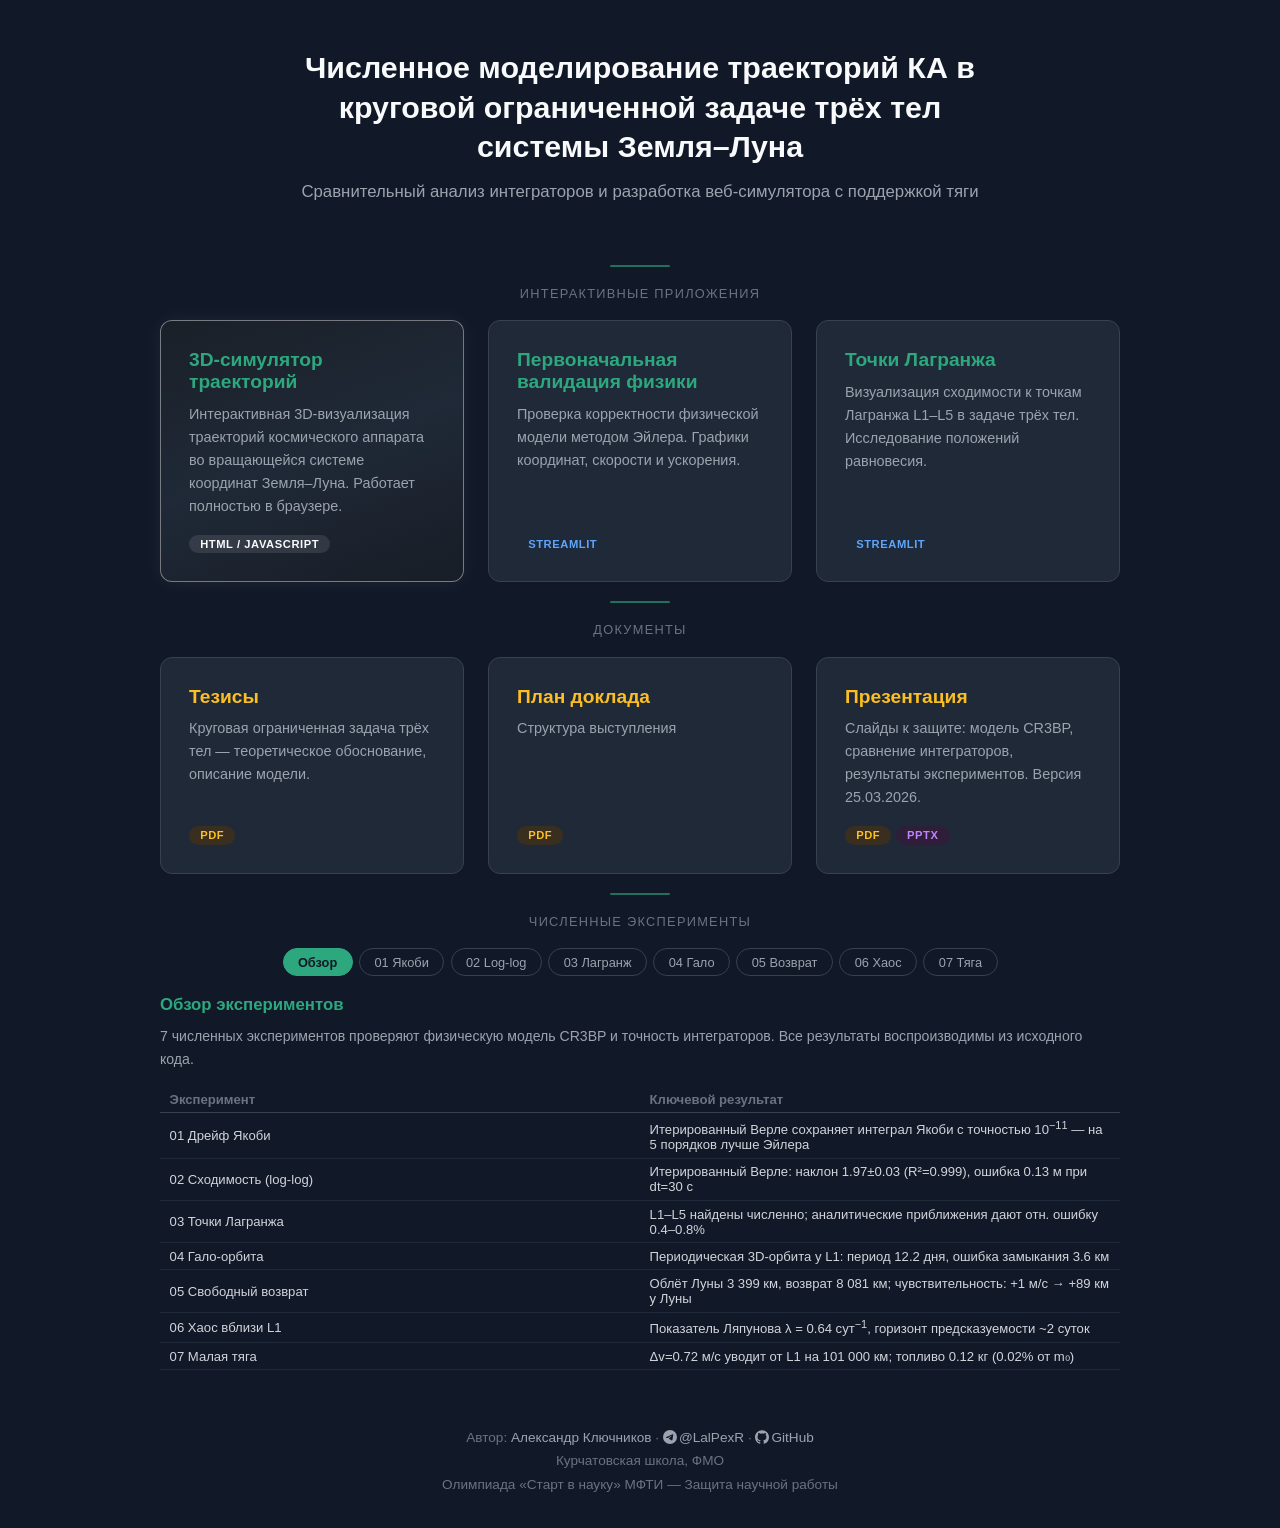
==== index.html @ 48dfed0c "added metrika" ====
<!DOCTYPE html>
<html lang="ru">
<head>
    <meta charset="UTF-8">
    <meta name="viewport" content="width=device-width, initial-scale=1.0">
    <link rel="icon" type="image/png" href="favicon.png">
    <!-- Yandex.Metrika counter -->
    <script type="text/javascript">
        (function(m,e,t,r,i,k,a){
            m[i]=m[i]||function(){(m[i].a=m[i].a||[]).push(arguments)};
            m[i].l=1*new Date();
            for (var j = 0; j < document.scripts.length; j++) {if (document.scripts[j].src === r) { return; }}
            k=e.createElement(t),a=e.getElementsByTagName(t)[0],k.async=1,k.src=r,a.parentNode.insertBefore(k,a)
        })(window, document,'script','https://mc.yandex.ru/metrika/tag.js?id=108335923', 'ym');

        ym(108335923, 'init', {ssr:true, webvisor:true, clickmap:true, ecommerce:"dataLayer", referrer: document.referrer, url: location.href, accurateTrackBounce:true, trackLinks:true});
    </script>
    <noscript><div><img src="https://mc.yandex.ru/watch/108335923" style="position:absolute; left:-9999px;" alt="" /></div></noscript>
    <!-- /Yandex.Metrika counter -->
    <title>Моделирование траекторий КА — Задача трёх тел</title>
    <style>
        * { margin: 0; padding: 0; box-sizing: border-box; }
        body {
            font-family: -apple-system, BlinkMacSystemFont, 'Segoe UI', Roboto, sans-serif;
            background: #111827;
            color: #e5e7eb;
            min-height: 100vh;
            display: flex;
            flex-direction: column;
            align-items: center;
            padding: 3rem 2rem 2rem;
        }
        .hero {
            max-width: 720px;
            text-align: center;
            margin-bottom: 1rem;
        }
        h1 {
            font-size: 1.9rem;
            color: #f9fafb;
            line-height: 1.3;
            margin-bottom: 0.75rem;
        }
        .hero .description {
            color: #9ca3af;
            font-size: 1.05rem;
            line-height: 1.6;
            margin-bottom: 1.5rem;
        }
        .meta {
            display: flex;
            flex-wrap: wrap;
            justify-content: center;
            gap: 0.4rem 1.5rem;
            color: #6b7280;
            font-size: 0.9rem;
        }
        .meta span {
            white-space: normal;
        }
        .meta .value {
            color: #9ca3af;
        }
        .divider {
            width: 60px;
            height: 2px;
            background: #2da87e;
            border-radius: 1px;
            margin: 1.2rem auto;
            opacity: 0.6;
        }
        .cards-heading {
            color: #6b7280;
            font-size: 0.8rem;
            text-transform: uppercase;
            letter-spacing: 0.1em;
            margin-bottom: 1.2rem;
            text-align: center;
        }
        .cards {
            display: grid;
            grid-template-columns: repeat(auto-fit, minmax(280px, 1fr));
            gap: 1.5rem;
            max-width: 960px;
            width: 100%;
        }
        .card {
            background: #1f2937;
            border: 1px solid #374151;
            border-radius: 12px;
            padding: 1.75rem;
            transition: border-color 0.2s, transform 0.2s;
            text-decoration: none;
            color: inherit;
            display: flex;
            flex-direction: column;
        }
        .card:hover {
            border-color: #2da87e;
            transform: translateY(-2px);
        }
        .card-hero {
            border: 1.5px solid rgba(255, 255, 255, 0.4);
            background: linear-gradient(160deg, #1a2028 0%, #1f2937 50%, #181d26 100%);
            box-shadow: 0 0 20px rgba(255, 255, 255, 0.06);
            animation: pulse-glow 3s ease-in-out infinite;
        }
        .card-hero h2 { color: #f9fafb; font-size: 1.35rem; }
        .card-hero:hover {
            border-color: rgba(255, 255, 255, 0.9);
            box-shadow: 0 0 40px rgba(255, 255, 255, 0.2);
            transform: translateY(-3px);
        }
        .card-hero .badge-static { background: rgba(255, 255, 255, 0.1); color: #f9fafb; }
        @keyframes pulse-glow {
            0%, 100% { border-color: rgba(255, 255, 255, 0.25); box-shadow: 0 0 15px rgba(255, 255, 255, 0.04); }
            50%      { border-color: rgba(255, 255, 255, 0.8); box-shadow: 0 0 35px rgba(255, 255, 255, 0.15); }
        }
        .card h2 {
            color: #2da87e;
            font-size: 1.2rem;
            margin-bottom: 0.6rem;
        }
        .card p {
            color: #9ca3af;
            line-height: 1.6;
            font-size: 0.9rem;
            flex: 1;
        }
        .badge-wrap {
            margin-top: auto;
            padding-top: 1rem;
        }
        .badge {
            display: inline-block;
            padding: 0.2rem 0.7rem;
            border-radius: 9999px;
            font-size: 0.7rem;
            font-weight: 600;
            text-transform: uppercase;
            letter-spacing: 0.05em;
        }
        .badge-static { background: #1e3a2f; color: #2da87e; }
        .badge-streamlit { background: #1e2a3a; color: #60a5fa; }
        .badge-pdf { background: #3a2e1e; color: #fbbf24; }
        .badge-pptx { background: #2e1e3a; color: #c084fc; }
        .doc-card {
            background: #1f2937;
            border: 1px solid #374151;
            border-radius: 12px;
            padding: 1.75rem;
            transition: border-color 0.2s, transform 0.2s;
            text-decoration: none;
            color: inherit;
            display: flex;
            flex-direction: column;
        }
        .doc-card:hover {
            border-color: #fbbf24;
            transform: translateY(-2px);
        }
        .doc-card h2 {
            color: #fbbf24;
            font-size: 1.2rem;
            margin-bottom: 0.6rem;
        }
        .doc-card p {
            color: #9ca3af;
            line-height: 1.6;
            font-size: 0.9rem;
            flex: 1;
        }
        footer {
            margin-top: auto;
            padding-top: 3rem;
            text-align: center;
            color: #6b7280;
            font-size: 0.85rem;
            line-height: 1.7;
        }
        footer .value {
            color: #9ca3af;
        }
        /* ── Experiments section ── */
        .exp-tabs {
            display: flex;
            flex-wrap: wrap;
            gap: 0.4rem;
            justify-content: center;
            margin-bottom: 1.2rem;
        }
        .exp-tab {
            padding: 0.35rem 0.9rem;
            border-radius: 9999px;
            border: 1px solid #374151;
            background: transparent;
            color: #9ca3af;
            font-size: 0.8rem;
            cursor: pointer;
            transition: all 0.2s;
            font-family: inherit;
        }
        .exp-tab:hover { border-color: #2da87e; color: #e5e7eb; }
        .exp-tab.active { background: #2da87e; color: #111827; border-color: #2da87e; font-weight: 600; }
        .exp-panel { display: none; max-width: 960px; width: 100%; }
        .exp-panel.active { display: block; }
        .exp-panel h3 { color: #2da87e; font-size: 1.05rem; margin-bottom: 0.6rem; }
        .exp-note { color: #9ca3af; font-size: 0.88rem; line-height: 1.6; margin-bottom: 1rem; }
        .exp-imgs {
            display: grid;
            grid-template-columns: repeat(auto-fit, minmax(300px, 1fr));
            gap: 0.8rem;
            margin-bottom: 1rem;
        }
        .exp-imgs img {
            width: 100%;
            border-radius: 8px;
            border: 1px solid #374151;
        }
        .exp-table {
            width: 100%;
            table-layout: fixed;
            border-collapse: collapse;
            font-size: 0.82rem;
            margin-bottom: 0.5rem;
        }
        .exp-table th {
            text-align: left;
            color: #6b7280;
            font-weight: 600;
            padding: 0.35rem 0.6rem;
            border-bottom: 1px solid #374151;
        }
        .exp-table td {
            padding: 0.35rem 0.6rem;
            color: #d1d5db;
            border-bottom: 1px solid #1f2937;
        }
        .exp-table .val { color: #2da87e; font-weight: 500; }
        @media (max-width: 480px) {
            body { padding: 2rem 1.2rem 1.5rem; }
            h1 { font-size: 1.4rem; }
            .hero .description { font-size: 0.95rem; }
            .hero { margin-bottom: 2rem; }
            .cards { grid-template-columns: 1fr; gap: 1rem; }
            .card { padding: 1.25rem; }
            .divider { margin: 1.5rem auto; }
            .exp-tab { font-size: 0.7rem; padding: 0.3rem 0.6rem; }
            .exp-imgs { grid-template-columns: 1fr; }
        }
    </style>
</head>
<body>
    <div class="hero">
        <h1>Численное моделирование траекторий КА в круговой ограниченной задаче трёх тел системы Земля&ndash;Луна</h1>
        <p class="description">Сравнительный анализ интеграторов и разработка веб-симулятора с поддержкой тяги</p>
    </div>

    <div class="divider"></div>

    <p class="cards-heading">Интерактивные приложения</p>

    <div class="cards">
        <a href="/simulator" class="card card-hero">
            <h2>3D-симулятор траекторий</h2>
            <p>Интерактивная 3D-визуализация траекторий космического аппарата во вращающейся системе координат Земля&ndash;Луна. Работает полностью в браузере.</p>
            <div class="badge-wrap"><span class="badge badge-static">HTML / JavaScript</span></div>
        </a>

        <a href="/streamlit/" class="card">
            <h2>Первоначальная валидация физики</h2>
            <p>Проверка корректности физической модели методом Эйлера. Графики координат, скорости и ускорения.</p>
            <div class="badge-wrap"><span class="badge badge-streamlit">Streamlit</span></div>
        </a>

        <a href="/lagrange/" class="card">
            <h2>Точки Лагранжа</h2>
            <p>Визуализация сходимости к точкам Лагранжа L1&ndash;L5 в задаче трёх тел. Исследование положений равновесия.</p>
            <div class="badge-wrap"><span class="badge badge-streamlit">Streamlit</span></div>
        </a>
    </div>

    <div class="divider"></div>
    <p class="cards-heading">Документы</p>

    <div class="cards">
        <a href="public/cr3bp_theory.pdf" class="doc-card">
            <h2>Тезисы</h2>
            <p>Круговая ограниченная задача трёх тел &mdash; теоретическое обоснование, описание модели.</p>
            <div class="badge-wrap"><span class="badge badge-pdf">PDF</span></div>
        </a>

        <a href="public/plan_2503.pdf" class="doc-card">
            <h2>План доклада</h2>
            <p>Структура выступления</p>
            <div class="badge-wrap"><span class="badge badge-pdf">PDF</span></div>
        </a>

        <div class="doc-card">
            <h2>Презентация</h2>
            <p>Слайды к защите: модель CR3BP, сравнение интеграторов, результаты экспериментов. Версия 25.03.2026.</p>
            <div class="badge-wrap"><a href="public/presentation_2503.pdf" class="badge badge-pdf" style="text-decoration:none;">PDF</a> <a href="public/presentation_2503.pptx" class="badge badge-pptx" style="text-decoration:none;">PPTX</a></div>
        </div>
    </div>

    <div class="divider"></div>
    <p class="cards-heading">Численные эксперименты</p>

    <div class="exp-tabs">
        <button class="exp-tab active" onclick="showExp(0)">Обзор</button>
        <button class="exp-tab" onclick="showExp(1)">01 Якоби</button>
        <button class="exp-tab" onclick="showExp(2)">02 Log-log</button>
        <button class="exp-tab" onclick="showExp(3)">03 Лагранж</button>
        <button class="exp-tab" onclick="showExp(4)">04 Гало</button>
        <button class="exp-tab" onclick="showExp(5)">05 Возврат</button>
        <button class="exp-tab" onclick="showExp(6)">06 Хаос</button>
        <button class="exp-tab" onclick="showExp(7)">07 Тяга</button>
    </div>

    <div class="exp-panel active" id="expSummary">
        <h3>Обзор экспериментов</h3>
        <p class="exp-note">7 численных экспериментов проверяют физическую модель CR3BP и точность интеграторов. Все результаты воспроизводимы из исходного кода.</p>
        <table class="exp-table">
            <tr><th>Эксперимент</th><th>Ключевой результат</th></tr>
            <tr><td>01 Дрейф Якоби</td><td>Итерированный Верле сохраняет интеграл Якоби с точностью 10<sup>&minus;11</sup> &mdash; на 5 порядков лучше Эйлера</td></tr>
            <tr><td>02 Сходимость (log-log)</td><td>Итерированный Верле: наклон 1.97&plusmn;0.03 (R&sup2;=0.999), ошибка 0.13 м при dt=30 с</td></tr>
            <tr><td>03 Точки Лагранжа</td><td>L1&ndash;L5 найдены численно; аналитические приближения дают отн. ошибку 0.4&ndash;0.8%</td></tr>
            <tr><td>04 Гало-орбита</td><td>Периодическая 3D-орбита у L1: период 12.2 дня, ошибка замыкания 3.6 км</td></tr>
            <tr><td>05 Свободный возврат</td><td>Облёт Луны 3 399 км, возврат 8 081 км; чувствительность: +1 м/с &rarr; +89 км у Луны</td></tr>
            <tr><td>06 Хаос вблизи L1</td><td>Показатель Ляпунова &lambda; = 0.64 сут<sup>&minus;1</sup>, горизонт предсказуемости ~2 суток</td></tr>
            <tr><td>07 Малая тяга</td><td>&Delta;v=0.72 м/с уводит от L1 на 101 000 км; топливо 0.12 кг (0.02% от m₀)</td></tr>
        </table>
    </div>

    <div class="exp-panel" id="exp0">
        <h3>Дрейф интеграла Якоби</h3>
        <p class="exp-note">Интеграл Якоби C<sub>J</sub> — единственная сохраняющаяся величина в CR3BP. Его дрейф — прямая мера точности интегратора. Сравниваются 3 интегратора &times; 2 режима шага на трёх сценариях.</p>
        <div class="exp-imgs" style="grid-template-columns:1fr">
            <img src="experiments/01_jacobi_drift/drift_halo.png" alt="Дрейф Якоби: гало-орбита">
            <img src="experiments/01_jacobi_drift/drift_freereturn.png" alt="Дрейф Якоби: свободный возврат">
            <img src="experiments/01_jacobi_drift/drift_chaos.png" alt="Дрейф Якоби: хаос вблизи L1">
        </div>
        <table class="exp-table">
            <tr><th>Конфигурация</th><th>Гало-орбита</th><th>Своб. возврат</th><th>Хаос L1</th></tr>
            <tr><td>Эйлер фикс.</td><td>2.22&times;10<sup>&minus;6</sup></td><td>4.84&times;10<sup>&minus;1</sup></td><td>3.12&times;10<sup>&minus;2</sup></td></tr>
            <tr><td>Эйлер адапт.</td><td>3.53&times;10<sup>&minus;7</sup></td><td>1.53&times;10<sup>&minus;2</sup></td><td>1.04&times;10<sup>&minus;3</sup></td></tr>
            <tr><td>Верле полушаг. фикс.</td><td>1.10&times;10<sup>&minus;6</sup></td><td>1.60&times;10<sup>&minus;2</sup></td><td>2.70&times;10<sup>&minus;4</sup></td></tr>
            <tr><td>Верле полушаг. адапт.</td><td>2.39&times;10<sup>&minus;7</sup></td><td>2.21&times;10<sup>&minus;4</sup></td><td>4.15&times;10<sup>&minus;6</sup></td></tr>
            <tr><td>Верле итерир. фикс.</td><td>3.83&times;10<sup>&minus;11</sup></td><td>1.15&times;10<sup>&minus;2</sup></td><td>3.98&times;10<sup>&minus;4</sup></td></tr>
            <tr><td>Верле итерир. адапт.</td><td class="val">1.85&times;10<sup>&minus;12</sup></td><td class="val">1.27&times;10<sup>&minus;5</sup></td><td class="val">4.04&times;10<sup>&minus;7</sup></td></tr>
        </table>
    </div>

    <div class="exp-panel" id="exp1">
        <h3>Сходимость интеграторов (log-log)</h3>
        <p class="exp-note">Ошибка позиции относительно scipy RK45 при интеграции гало-орбиты 100 ч. Полушаговый Верле деградирует до O(h) из-за силы Кориолиса; итерированный Верле восстанавливает O(h&sup2;).</p>
        <div class="exp-imgs">
            <img src="experiments/02_integrator_comparison/loglog.png" alt="Log-log сходимость">
        </div>
        <table class="exp-table">
            <tr><th>Интегратор</th><th>Наклон</th><th>Ошибка при dt=30 с</th><th>Отн. ошибка (d/d<sub>ЗЛ</sub>)</th></tr>
            <tr><td>Эйлер</td><td>1.00</td><td>8 400 м</td><td>2.2&times;10<sup>&minus;5</sup></td></tr>
            <tr><td>Верле полушаговый</td><td>1.00</td><td>1 900 м</td><td>4.9&times;10<sup>&minus;6</sup></td></tr>
            <tr><td>Верле итерированный</td><td class="val">1.97</td><td class="val">0.13 м</td><td class="val">3.4&times;10<sup>&minus;10</sup></td></tr>
        </table>
    </div>

    <div class="exp-panel" id="exp2">
        <h3>Точки Лагранжа L1&ndash;L5</h3>
        <p class="exp-note">Численное вычисление точек Лагранжа (бисекция / Ньютон) и сравнение с аналитическими приближениями (сфера Хилла).</p>
        <table class="exp-table">
            <tr><th>Точка</th><th>x, км</th><th>y, км</th><th>Ошибка, км</th><th>Отн. ошибка</th></tr>
            <tr><td>L1</td><td>323 696</td><td>0</td><td>2 649</td><td>0.82%</td></tr>
            <tr><td>L2</td><td>446 531</td><td>0</td><td>1 977</td><td>0.44%</td></tr>
            <tr><td>L3</td><td>&minus;386 651</td><td>0</td><td>2 779</td><td>0.72%</td></tr>
            <tr><td>L4</td><td>188 080</td><td>332 920</td><td>2 812</td><td>0.74%</td></tr>
            <tr><td>L5</td><td>188 080</td><td>&minus;332 920</td><td>2 812</td><td>0.74%</td></tr>
        </table>
        <p class="exp-note" style="margin-top:0.8rem">Остаточное ускорение в найденных точках: &lt; 10<sup>&minus;18</sup> м/с&sup2;.</p>
    </div>

    <div class="exp-panel" id="exp3">
        <h3>Гало-орбита у точки L1</h3>
        <p class="exp-note">Периодическая 3D-орбита: начальное приближение Ричардсона (3-й порядок) + дифференциальная коррекция (стрелковый метод).</p>
        <div class="exp-imgs">
            <img src="experiments/04_halo_orbit/halo_3d.png" alt="3D гало-орбита">
        </div>
        <table class="exp-table">
            <tr><th>Параметр</th><th>Значение</th></tr>
            <tr><td>Амплитуда Az</td><td>15 000 км</td></tr>
            <tr><td>Период</td><td>293.4 ч (12.2 дня)</td></tr>
            <tr><td>Ошибка замыкания</td><td>3.6 км</td></tr>
            <tr><td>Дрейф Якоби</td><td>3.8 &times; 10<sup>&minus;11</sup></td></tr>
        </table>
    </div>

    <div class="exp-panel" id="exp4">
        <h3>Траектория свободного возврата</h3>
        <p class="exp-note">Баллистическая траектория типа Apollo-13: старт с LEO, облёт Луны, возврат к Земле без использования двигателя.</p>
        <div class="exp-imgs" style="grid-template-columns:1fr">
            <img src="experiments/05_free_return/free_return_trajectory.png" alt="Свободный возврат">
            <img src="experiments/05_free_return/sensitivity.png" alt="Чувствительность">
        </div>
        <table class="exp-table">
            <tr><th>Параметр</th><th>Значение</th></tr>
            <tr><td>Угол старта</td><td>226.5&deg;</td></tr>
            <tr><td>Скорость TLI (выход на лунную трассу)</td><td>10 779 м/с</td></tr>
            <tr><td>Пролёт Луны</td><td>3 399 км (t = 63.6 ч)</td></tr>
            <tr><td>Возврат к Земле</td><td>8 081 км (t = 168.1 ч)</td></tr>
            <tr><td>Чувствительность: +1 м/с &rarr; &Delta;r Луна</td><td>&asymp; 89 км</td></tr>
            <tr><td>Чувствительность: +1 м/с &rarr; &Delta;r Земля</td><td>&asymp; 242 км</td></tr>
        </table>
    </div>

    <div class="exp-panel" id="exp5">
        <h3>Хаотическая чувствительность вблизи L1</h3>
        <p class="exp-note">16 траекторий стартуют из L1 с одинаковой скоростью 10 м/с, но в разных направлениях. Одна скорость — качественно разные судьбы.</p>
        <div class="exp-imgs" style="grid-template-columns:1fr">
            <img src="experiments/06_chaos_sensitivity/chaos_fan.png" alt="Траекторный веер">
            <img src="experiments/06_chaos_sensitivity/divergence.png" alt="Расхождение">
        </div>
        <table class="exp-table">
            <tr><th>Параметр</th><th>Значение</th></tr>
            <tr><td>Показатель Ляпунова &lambda;</td><td>0.64 &plusmn; 0.16 сут<sup>&minus;1</sup></td></tr>
            <tr><td>Время Ляпунова &tau; = 1/&lambda;</td><td>1.6 суток</td></tr>
            <tr><td>Горизонт предсказуемости</td><td>~2 суток</td></tr>
        </table>
        <p class="exp-note" style="margin-top:0.8rem">Расхождение траекторий экспоненциальное (пунктир на графике &mdash; аппроксимация e<sup>&lambda;t</sup>). Часть траекторий уходит к Луне (~380 тыс. км), часть совершает петлю вокруг Земли (~80&ndash;120 тыс. км).</p>
    </div>

    <div class="exp-panel" id="exp6">
        <h3>Влияние малой тяги на траекторию</h3>
        <p class="exp-note">Даже малая тяга (&lt;1% начальной скорости) кардинально меняет траекторию в CR3BP.</p>
        <div class="exp-imgs">
            <img src="experiments/07_thrust_maneuver/thrust_comparison.png" alt="Сравнение траекторий">
        </div>
        <table class="exp-table">
            <tr><th>Сценарий</th><th>&Delta;v</th><th>Топливо (хим.)</th><th>Результат</th></tr>
            <tr><td>Земля &rarr; Луна (5 Н, 3 ч)</td><td>108 м/с</td><td>18 кг (3.6%)</td><td>Пролёт Луны: 2 494 км</td></tr>
            <tr><td>Побег от L1 (0.05 Н, 2 ч)</td><td>0.72 м/с</td><td>0.12 кг (0.02%)</td><td>Уход на 101 000 км</td></tr>
            <tr><td colspan="4" style="color:#6b7280; font-style:italic">Для сравнения: идеальный перелёт Гомана LEO &rarr; Луна требует &Delta;v &asymp; 3 134 м/с (топливо 328 кг из 500 кг)</td></tr>
        </table>
        <p class="exp-note" style="margin-top:0.8rem">Расход топлива по формуле Циолковского (I<sub>sp</sub>=300 с, m<sub>0</sub>=500 кг). Малая тяга &mdash; манёвр коррекции, а не замена импульсного перелёта.</p>
    </div>

    <script>
    function showExp(i) {
        document.querySelectorAll('.exp-tab').forEach((t, j) => t.classList.toggle('active', j === i));
        document.querySelectorAll('.exp-panel').forEach((p, j) => p.classList.toggle('active', j === i));
    }
    </script>

    <footer>
        <div>Автор: <span class="value">Александр Ключников</span> &middot; <a href="https://t.me/LalPexR" style="color:#9ca3af; text-decoration:none;"><svg style="width:14px;height:14px;vertical-align:-2px;margin-right:2px;" viewBox="0 0 24 24" fill="#9ca3af"><path d="M11.944 0A12 12 0 0 0 0 12a12 12 0 0 0 12 12 12 12 0 0 0 12-12A12 12 0 0 0 12 0a12 12 0 0 0-.056 0zm4.962 7.224c.1-.002.321.023.465.14a.506.506 0 0 1 .171.325c.016.093.036.306.02.472-.18 1.898-.962 6.502-1.36 8.627-.168.9-.499 1.201-.82 1.23-.696.065-1.225-.46-1.9-.902-1.056-.693-1.653-1.124-2.678-1.8-1.185-.78-.417-1.21.258-1.91.177-.184 3.247-2.977 3.307-3.23.007-.032.014-.15-.056-.212s-.174-.041-.249-.024c-.106.024-1.793 1.14-5.061 3.345-.479.33-.913.49-1.302.48-.428-.008-1.252-.241-1.865-.44-.752-.245-1.349-.374-1.297-.789.027-.216.325-.437.893-.663 3.498-1.524 5.83-2.529 6.998-3.014 3.332-1.386 4.025-1.627 4.476-1.635z"/></svg>@LalPexR</a> &middot; <a href="https://github.com/AlexKlyu/cr3bp" style="color:#9ca3af; text-decoration:none;"><svg style="width:14px;height:14px;vertical-align:-2px;margin-right:2px;" viewBox="0 0 24 24" fill="#9ca3af"><path d="M12 .297c-6.63 0-12 5.373-12 12 0 5.303 3.438 9.8 8.205 11.385.6.113.82-.258.82-.577 0-.285-.01-1.04-.015-2.04-3.338.724-4.042-1.61-4.042-1.61C4.422 18.07 3.633 17.7 3.633 17.7c-1.087-.744.084-.729.084-.729 1.205.084 1.838 1.236 1.838 1.236 1.07 1.835 2.809 1.305 3.495.998.108-.776.417-1.305.76-1.605-2.665-.3-5.466-1.332-5.466-5.93 0-1.31.465-2.38 1.235-3.22-.135-.303-.54-1.523.105-3.176 0 0 1.005-.322 3.3 1.23.96-.267 1.98-.399 3-.405 1.02.006 2.04.138 3 .405 2.28-1.552 3.285-1.23 3.285-1.23.645 1.653.24 2.873.12 3.176.765.84 1.23 1.91 1.23 3.22 0 4.61-2.805 5.625-5.475 5.92.42.36.81 1.096.81 2.22 0 1.606-.015 2.896-.015 3.286 0 .315.21.69.825.57C20.565 22.092 24 17.592 24 12.297c0-6.627-5.373-12-12-12"/></svg>GitHub</a></div>
        <div>Курчатовская школа, ФМО</div>
        <div>Олимпиада &laquo;Старт в науку&raquo; МФТИ &mdash; Защита научной работы</div>
    </footer>
</body>
</html>
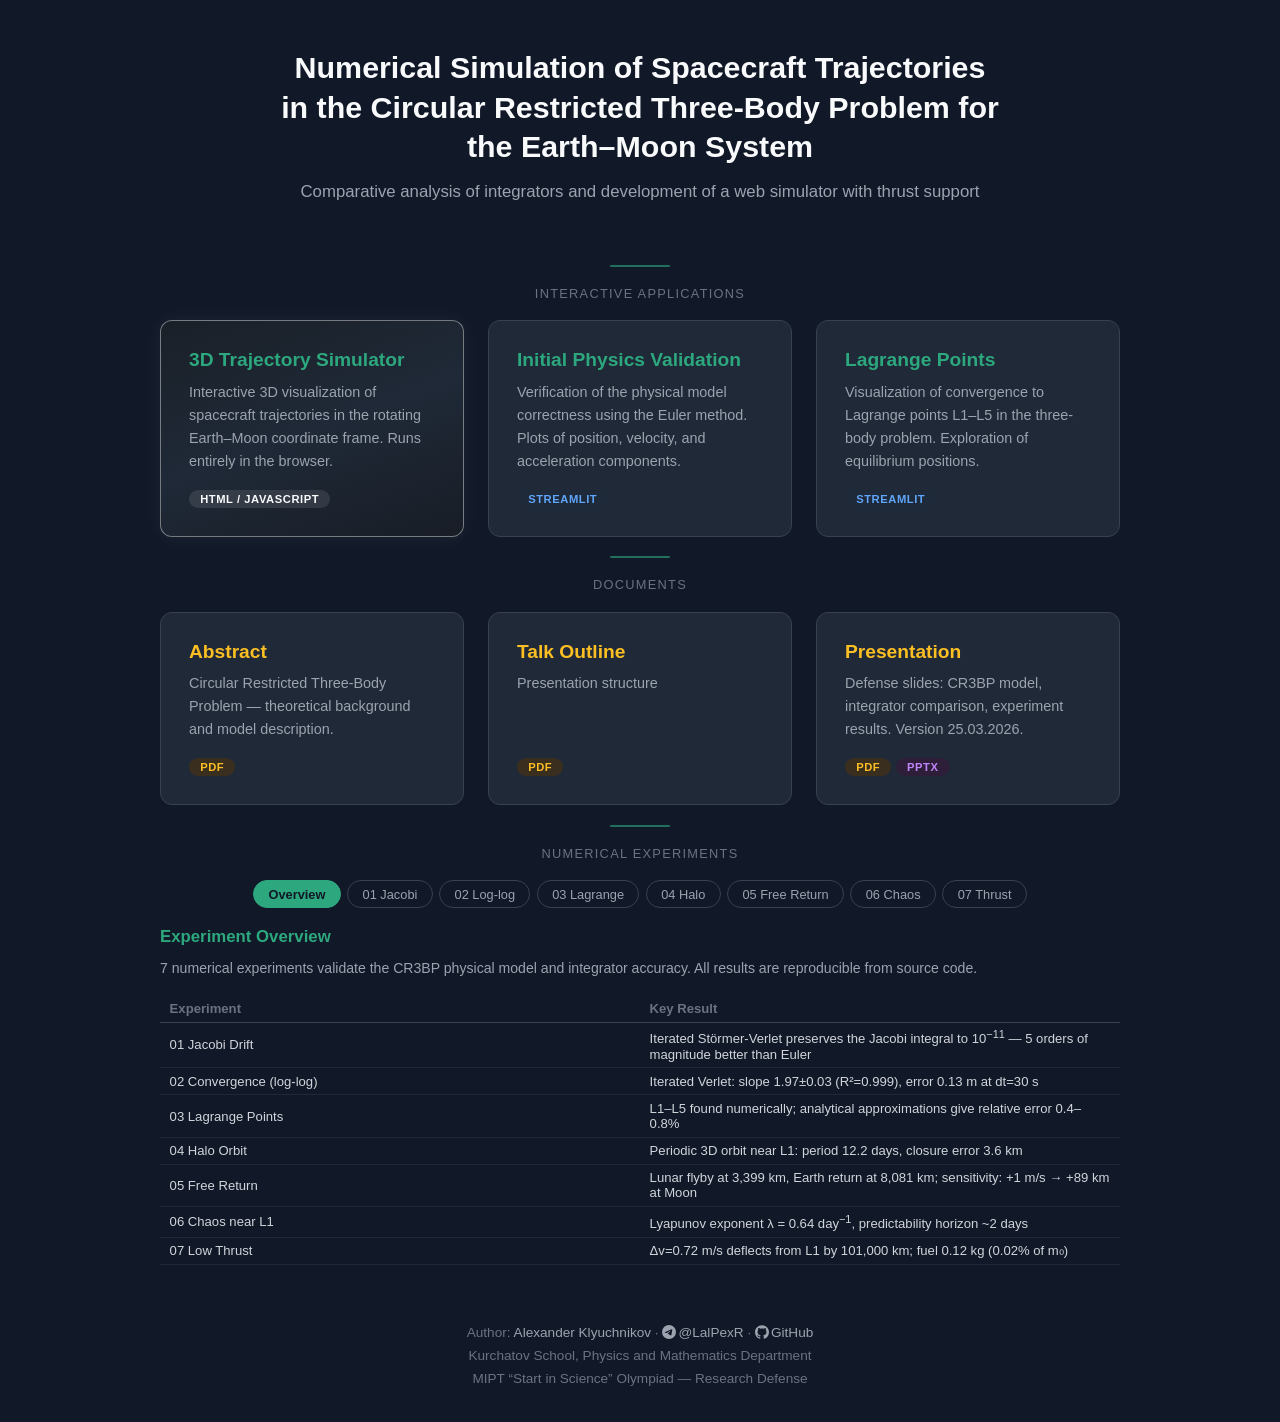
==== commit 54a4df9b: "main page translated to english" ====
--- a/index.html
+++ b/index.html
@@ -1,5 +1,5 @@
 <!DOCTYPE html>
-<html lang="ru">
+<html lang="en">
 <head>
     <meta charset="UTF-8">
     <meta name="viewport" content="width=device-width, initial-scale=1.0">
@@ -17,7 +17,15 @@
     </script>
     <noscript><div><img src="https://mc.yandex.ru/watch/108335923" style="position:absolute; left:-9999px;" alt="" /></div></noscript>
     <!-- /Yandex.Metrika counter -->
-    <title>Моделирование траекторий КА — Задача трёх тел</title>
+    <title>Spacecraft Trajectory Simulation — Three-Body Problem</title>
+    <meta name="description" content="Numerical simulation of spacecraft trajectories in the Circular Restricted Three-Body Problem (CR3BP) for the Earth–Moon system. 3D simulator, Lagrange points, halo orbits, free return trajectories.">
+    <meta name="keywords" content="three-body problem, CR3BP, spacecraft trajectory, Earth-Moon, Lagrange points, halo orbit, free return, numerical simulation, simulator">
+    <link rel="canonical" href="https://rocketlauncher.space/">
+    <meta property="og:type" content="website">
+    <meta property="og:title" content="Spacecraft Trajectory Simulation — Three-Body Problem">
+    <meta property="og:description" content="3D trajectory simulator for the Earth–Moon system. Integrator comparison, Lagrange points, halo orbits, free return trajectories.">
+    <meta property="og:url" content="https://rocketlauncher.space/">
+    <meta property="og:locale" content="en_US">
     <style>
         * { margin: 0; padding: 0; box-sizing: border-box; }
         body {
@@ -252,195 +260,195 @@
 </head>
 <body>
     <div class="hero">
-        <h1>Численное моделирование траекторий КА в круговой ограниченной задаче трёх тел системы Земля&ndash;Луна</h1>
-        <p class="description">Сравнительный анализ интеграторов и разработка веб-симулятора с поддержкой тяги</p>
+        <h1>Numerical Simulation of Spacecraft Trajectories in the Circular Restricted Three-Body Problem for the Earth&ndash;Moon System</h1>
+        <p class="description">Comparative analysis of integrators and development of a web simulator with thrust support</p>
     </div>
 
     <div class="divider"></div>
 
-    <p class="cards-heading">Интерактивные приложения</p>
+    <p class="cards-heading">Interactive Applications</p>
 
     <div class="cards">
         <a href="/simulator" class="card card-hero">
-            <h2>3D-симулятор траекторий</h2>
-            <p>Интерактивная 3D-визуализация траекторий космического аппарата во вращающейся системе координат Земля&ndash;Луна. Работает полностью в браузере.</p>
+            <h2>3D Trajectory Simulator</h2>
+            <p>Interactive 3D visualization of spacecraft trajectories in the rotating Earth&ndash;Moon coordinate frame. Runs entirely in the browser.</p>
             <div class="badge-wrap"><span class="badge badge-static">HTML / JavaScript</span></div>
         </a>
 
         <a href="/streamlit/" class="card">
-            <h2>Первоначальная валидация физики</h2>
-            <p>Проверка корректности физической модели методом Эйлера. Графики координат, скорости и ускорения.</p>
+            <h2>Initial Physics Validation</h2>
+            <p>Verification of the physical model correctness using the Euler method. Plots of position, velocity, and acceleration components.</p>
             <div class="badge-wrap"><span class="badge badge-streamlit">Streamlit</span></div>
         </a>
 
         <a href="/lagrange/" class="card">
-            <h2>Точки Лагранжа</h2>
-            <p>Визуализация сходимости к точкам Лагранжа L1&ndash;L5 в задаче трёх тел. Исследование положений равновесия.</p>
+            <h2>Lagrange Points</h2>
+            <p>Visualization of convergence to Lagrange points L1&ndash;L5 in the three-body problem. Exploration of equilibrium positions.</p>
             <div class="badge-wrap"><span class="badge badge-streamlit">Streamlit</span></div>
         </a>
     </div>
 
     <div class="divider"></div>
-    <p class="cards-heading">Документы</p>
+    <p class="cards-heading">Documents</p>
 
     <div class="cards">
         <a href="public/cr3bp_theory.pdf" class="doc-card">
-            <h2>Тезисы</h2>
-            <p>Круговая ограниченная задача трёх тел &mdash; теоретическое обоснование, описание модели.</p>
+            <h2>Abstract</h2>
+            <p>Circular Restricted Three-Body Problem &mdash; theoretical background and model description.</p>
             <div class="badge-wrap"><span class="badge badge-pdf">PDF</span></div>
         </a>
 
         <a href="public/plan_2503.pdf" class="doc-card">
-            <h2>План доклада</h2>
-            <p>Структура выступления</p>
+            <h2>Talk Outline</h2>
+            <p>Presentation structure</p>
             <div class="badge-wrap"><span class="badge badge-pdf">PDF</span></div>
         </a>
 
         <div class="doc-card">
-            <h2>Презентация</h2>
-            <p>Слайды к защите: модель CR3BP, сравнение интеграторов, результаты экспериментов. Версия 25.03.2026.</p>
+            <h2>Presentation</h2>
+            <p>Defense slides: CR3BP model, integrator comparison, experiment results. Version 25.03.2026.</p>
             <div class="badge-wrap"><a href="public/presentation_2503.pdf" class="badge badge-pdf" style="text-decoration:none;">PDF</a> <a href="public/presentation_2503.pptx" class="badge badge-pptx" style="text-decoration:none;">PPTX</a></div>
         </div>
     </div>
 
     <div class="divider"></div>
-    <p class="cards-heading">Численные эксперименты</p>
+    <p class="cards-heading">Numerical Experiments</p>
 
     <div class="exp-tabs">
-        <button class="exp-tab active" onclick="showExp(0)">Обзор</button>
-        <button class="exp-tab" onclick="showExp(1)">01 Якоби</button>
+        <button class="exp-tab active" onclick="showExp(0)">Overview</button>
+        <button class="exp-tab" onclick="showExp(1)">01 Jacobi</button>
         <button class="exp-tab" onclick="showExp(2)">02 Log-log</button>
-        <button class="exp-tab" onclick="showExp(3)">03 Лагранж</button>
-        <button class="exp-tab" onclick="showExp(4)">04 Гало</button>
-        <button class="exp-tab" onclick="showExp(5)">05 Возврат</button>
-        <button class="exp-tab" onclick="showExp(6)">06 Хаос</button>
-        <button class="exp-tab" onclick="showExp(7)">07 Тяга</button>
+        <button class="exp-tab" onclick="showExp(3)">03 Lagrange</button>
+        <button class="exp-tab" onclick="showExp(4)">04 Halo</button>
+        <button class="exp-tab" onclick="showExp(5)">05 Free Return</button>
+        <button class="exp-tab" onclick="showExp(6)">06 Chaos</button>
+        <button class="exp-tab" onclick="showExp(7)">07 Thrust</button>
     </div>
 
     <div class="exp-panel active" id="expSummary">
-        <h3>Обзор экспериментов</h3>
-        <p class="exp-note">7 численных экспериментов проверяют физическую модель CR3BP и точность интеграторов. Все результаты воспроизводимы из исходного кода.</p>
-        <table class="exp-table">
-            <tr><th>Эксперимент</th><th>Ключевой результат</th></tr>
-            <tr><td>01 Дрейф Якоби</td><td>Итерированный Верле сохраняет интеграл Якоби с точностью 10<sup>&minus;11</sup> &mdash; на 5 порядков лучше Эйлера</td></tr>
-            <tr><td>02 Сходимость (log-log)</td><td>Итерированный Верле: наклон 1.97&plusmn;0.03 (R&sup2;=0.999), ошибка 0.13 м при dt=30 с</td></tr>
-            <tr><td>03 Точки Лагранжа</td><td>L1&ndash;L5 найдены численно; аналитические приближения дают отн. ошибку 0.4&ndash;0.8%</td></tr>
-            <tr><td>04 Гало-орбита</td><td>Периодическая 3D-орбита у L1: период 12.2 дня, ошибка замыкания 3.6 км</td></tr>
-            <tr><td>05 Свободный возврат</td><td>Облёт Луны 3 399 км, возврат 8 081 км; чувствительность: +1 м/с &rarr; +89 км у Луны</td></tr>
-            <tr><td>06 Хаос вблизи L1</td><td>Показатель Ляпунова &lambda; = 0.64 сут<sup>&minus;1</sup>, горизонт предсказуемости ~2 суток</td></tr>
-            <tr><td>07 Малая тяга</td><td>&Delta;v=0.72 м/с уводит от L1 на 101 000 км; топливо 0.12 кг (0.02% от m₀)</td></tr>
+        <h3>Experiment Overview</h3>
+        <p class="exp-note">7 numerical experiments validate the CR3BP physical model and integrator accuracy. All results are reproducible from source code.</p>
+        <table class="exp-table">
+            <tr><th>Experiment</th><th>Key Result</th></tr>
+            <tr><td>01 Jacobi Drift</td><td>Iterated Störmer-Verlet preserves the Jacobi integral to 10<sup>&minus;11</sup> &mdash; 5 orders of magnitude better than Euler</td></tr>
+            <tr><td>02 Convergence (log-log)</td><td>Iterated Verlet: slope 1.97&plusmn;0.03 (R&sup2;=0.999), error 0.13 m at dt=30 s</td></tr>
+            <tr><td>03 Lagrange Points</td><td>L1&ndash;L5 found numerically; analytical approximations give relative error 0.4&ndash;0.8%</td></tr>
+            <tr><td>04 Halo Orbit</td><td>Periodic 3D orbit near L1: period 12.2 days, closure error 3.6 km</td></tr>
+            <tr><td>05 Free Return</td><td>Lunar flyby at 3,399 km, Earth return at 8,081 km; sensitivity: +1 m/s &rarr; +89 km at Moon</td></tr>
+            <tr><td>06 Chaos near L1</td><td>Lyapunov exponent &lambda; = 0.64 day<sup>&minus;1</sup>, predictability horizon ~2 days</td></tr>
+            <tr><td>07 Low Thrust</td><td>&Delta;v=0.72 m/s deflects from L1 by 101,000 km; fuel 0.12 kg (0.02% of m₀)</td></tr>
         </table>
     </div>
 
     <div class="exp-panel" id="exp0">
-        <h3>Дрейф интеграла Якоби</h3>
-        <p class="exp-note">Интеграл Якоби C<sub>J</sub> — единственная сохраняющаяся величина в CR3BP. Его дрейф — прямая мера точности интегратора. Сравниваются 3 интегратора &times; 2 режима шага на трёх сценариях.</p>
+        <h3>Jacobi Integral Drift</h3>
+        <p class="exp-note">The Jacobi integral C<sub>J</sub> is the only conserved quantity in CR3BP. Its drift is a direct measure of integrator accuracy. 3 integrators &times; 2 step modes are compared across three scenarios.</p>
         <div class="exp-imgs" style="grid-template-columns:1fr">
-            <img src="experiments/01_jacobi_drift/drift_halo.png" alt="Дрейф Якоби: гало-орбита">
-            <img src="experiments/01_jacobi_drift/drift_freereturn.png" alt="Дрейф Якоби: свободный возврат">
-            <img src="experiments/01_jacobi_drift/drift_chaos.png" alt="Дрейф Якоби: хаос вблизи L1">
-        </div>
-        <table class="exp-table">
-            <tr><th>Конфигурация</th><th>Гало-орбита</th><th>Своб. возврат</th><th>Хаос L1</th></tr>
-            <tr><td>Эйлер фикс.</td><td>2.22&times;10<sup>&minus;6</sup></td><td>4.84&times;10<sup>&minus;1</sup></td><td>3.12&times;10<sup>&minus;2</sup></td></tr>
-            <tr><td>Эйлер адапт.</td><td>3.53&times;10<sup>&minus;7</sup></td><td>1.53&times;10<sup>&minus;2</sup></td><td>1.04&times;10<sup>&minus;3</sup></td></tr>
-            <tr><td>Верле полушаг. фикс.</td><td>1.10&times;10<sup>&minus;6</sup></td><td>1.60&times;10<sup>&minus;2</sup></td><td>2.70&times;10<sup>&minus;4</sup></td></tr>
-            <tr><td>Верле полушаг. адапт.</td><td>2.39&times;10<sup>&minus;7</sup></td><td>2.21&times;10<sup>&minus;4</sup></td><td>4.15&times;10<sup>&minus;6</sup></td></tr>
-            <tr><td>Верле итерир. фикс.</td><td>3.83&times;10<sup>&minus;11</sup></td><td>1.15&times;10<sup>&minus;2</sup></td><td>3.98&times;10<sup>&minus;4</sup></td></tr>
-            <tr><td>Верле итерир. адапт.</td><td class="val">1.85&times;10<sup>&minus;12</sup></td><td class="val">1.27&times;10<sup>&minus;5</sup></td><td class="val">4.04&times;10<sup>&minus;7</sup></td></tr>
+            <img src="experiments/01_jacobi_drift/drift_halo.png" alt="Jacobi drift: halo orbit">
+            <img src="experiments/01_jacobi_drift/drift_freereturn.png" alt="Jacobi drift: free return">
+            <img src="experiments/01_jacobi_drift/drift_chaos.png" alt="Jacobi drift: chaos near L1">
+        </div>
+        <table class="exp-table">
+            <tr><th>Configuration</th><th>Halo Orbit</th><th>Free Return</th><th>Chaos L1</th></tr>
+            <tr><td>Euler fixed</td><td>2.22&times;10<sup>&minus;6</sup></td><td>4.84&times;10<sup>&minus;1</sup></td><td>3.12&times;10<sup>&minus;2</sup></td></tr>
+            <tr><td>Euler adaptive</td><td>3.53&times;10<sup>&minus;7</sup></td><td>1.53&times;10<sup>&minus;2</sup></td><td>1.04&times;10<sup>&minus;3</sup></td></tr>
+            <tr><td>Verlet half-step fixed</td><td>1.10&times;10<sup>&minus;6</sup></td><td>1.60&times;10<sup>&minus;2</sup></td><td>2.70&times;10<sup>&minus;4</sup></td></tr>
+            <tr><td>Verlet half-step adaptive</td><td>2.39&times;10<sup>&minus;7</sup></td><td>2.21&times;10<sup>&minus;4</sup></td><td>4.15&times;10<sup>&minus;6</sup></td></tr>
+            <tr><td>Verlet iterated fixed</td><td>3.83&times;10<sup>&minus;11</sup></td><td>1.15&times;10<sup>&minus;2</sup></td><td>3.98&times;10<sup>&minus;4</sup></td></tr>
+            <tr><td>Verlet iterated adaptive</td><td class="val">1.85&times;10<sup>&minus;12</sup></td><td class="val">1.27&times;10<sup>&minus;5</sup></td><td class="val">4.04&times;10<sup>&minus;7</sup></td></tr>
         </table>
     </div>
 
     <div class="exp-panel" id="exp1">
-        <h3>Сходимость интеграторов (log-log)</h3>
-        <p class="exp-note">Ошибка позиции относительно scipy RK45 при интеграции гало-орбиты 100 ч. Полушаговый Верле деградирует до O(h) из-за силы Кориолиса; итерированный Верле восстанавливает O(h&sup2;).</p>
+        <h3>Integrator Convergence (log-log)</h3>
+        <p class="exp-note">Position error relative to scipy RK45 when integrating a halo orbit for 100 h. The half-step Verlet degrades to O(h) due to the Coriolis force; iterated Verlet recovers O(h&sup2;).</p>
         <div class="exp-imgs">
-            <img src="experiments/02_integrator_comparison/loglog.png" alt="Log-log сходимость">
-        </div>
-        <table class="exp-table">
-            <tr><th>Интегратор</th><th>Наклон</th><th>Ошибка при dt=30 с</th><th>Отн. ошибка (d/d<sub>ЗЛ</sub>)</th></tr>
-            <tr><td>Эйлер</td><td>1.00</td><td>8 400 м</td><td>2.2&times;10<sup>&minus;5</sup></td></tr>
-            <tr><td>Верле полушаговый</td><td>1.00</td><td>1 900 м</td><td>4.9&times;10<sup>&minus;6</sup></td></tr>
-            <tr><td>Верле итерированный</td><td class="val">1.97</td><td class="val">0.13 м</td><td class="val">3.4&times;10<sup>&minus;10</sup></td></tr>
+            <img src="experiments/02_integrator_comparison/loglog.png" alt="Log-log convergence">
+        </div>
+        <table class="exp-table">
+            <tr><th>Integrator</th><th>Slope</th><th>Error at dt=30 s</th><th>Relative error (d/d<sub>EL</sub>)</th></tr>
+            <tr><td>Euler</td><td>1.00</td><td>8,400 m</td><td>2.2&times;10<sup>&minus;5</sup></td></tr>
+            <tr><td>Verlet half-step</td><td>1.00</td><td>1,900 m</td><td>4.9&times;10<sup>&minus;6</sup></td></tr>
+            <tr><td>Verlet iterated</td><td class="val">1.97</td><td class="val">0.13 m</td><td class="val">3.4&times;10<sup>&minus;10</sup></td></tr>
         </table>
     </div>
 
     <div class="exp-panel" id="exp2">
-        <h3>Точки Лагранжа L1&ndash;L5</h3>
-        <p class="exp-note">Численное вычисление точек Лагранжа (бисекция / Ньютон) и сравнение с аналитическими приближениями (сфера Хилла).</p>
-        <table class="exp-table">
-            <tr><th>Точка</th><th>x, км</th><th>y, км</th><th>Ошибка, км</th><th>Отн. ошибка</th></tr>
-            <tr><td>L1</td><td>323 696</td><td>0</td><td>2 649</td><td>0.82%</td></tr>
-            <tr><td>L2</td><td>446 531</td><td>0</td><td>1 977</td><td>0.44%</td></tr>
-            <tr><td>L3</td><td>&minus;386 651</td><td>0</td><td>2 779</td><td>0.72%</td></tr>
-            <tr><td>L4</td><td>188 080</td><td>332 920</td><td>2 812</td><td>0.74%</td></tr>
-            <tr><td>L5</td><td>188 080</td><td>&minus;332 920</td><td>2 812</td><td>0.74%</td></tr>
-        </table>
-        <p class="exp-note" style="margin-top:0.8rem">Остаточное ускорение в найденных точках: &lt; 10<sup>&minus;18</sup> м/с&sup2;.</p>
+        <h3>Lagrange Points L1&ndash;L5</h3>
+        <p class="exp-note">Numerical computation of Lagrange points (bisection / Newton) and comparison with analytical approximations (Hill sphere).</p>
+        <table class="exp-table">
+            <tr><th>Point</th><th>x, km</th><th>y, km</th><th>Error, km</th><th>Relative error</th></tr>
+            <tr><td>L1</td><td>323,696</td><td>0</td><td>2,649</td><td>0.82%</td></tr>
+            <tr><td>L2</td><td>446,531</td><td>0</td><td>1,977</td><td>0.44%</td></tr>
+            <tr><td>L3</td><td>&minus;386,651</td><td>0</td><td>2,779</td><td>0.72%</td></tr>
+            <tr><td>L4</td><td>188,080</td><td>332,920</td><td>2,812</td><td>0.74%</td></tr>
+            <tr><td>L5</td><td>188,080</td><td>&minus;332,920</td><td>2,812</td><td>0.74%</td></tr>
+        </table>
+        <p class="exp-note" style="margin-top:0.8rem">Residual acceleration at found points: &lt; 10<sup>&minus;18</sup> m/s&sup2;.</p>
     </div>
 
     <div class="exp-panel" id="exp3">
-        <h3>Гало-орбита у точки L1</h3>
-        <p class="exp-note">Периодическая 3D-орбита: начальное приближение Ричардсона (3-й порядок) + дифференциальная коррекция (стрелковый метод).</p>
+        <h3>Halo Orbit near L1</h3>
+        <p class="exp-note">Periodic 3D orbit: Richardson initial approximation (3rd order) + differential correction (shooting method).</p>
         <div class="exp-imgs">
-            <img src="experiments/04_halo_orbit/halo_3d.png" alt="3D гало-орбита">
-        </div>
-        <table class="exp-table">
-            <tr><th>Параметр</th><th>Значение</th></tr>
-            <tr><td>Амплитуда Az</td><td>15 000 км</td></tr>
-            <tr><td>Период</td><td>293.4 ч (12.2 дня)</td></tr>
-            <tr><td>Ошибка замыкания</td><td>3.6 км</td></tr>
-            <tr><td>Дрейф Якоби</td><td>3.8 &times; 10<sup>&minus;11</sup></td></tr>
+            <img src="experiments/04_halo_orbit/halo_3d.png" alt="3D halo orbit">
+        </div>
+        <table class="exp-table">
+            <tr><th>Parameter</th><th>Value</th></tr>
+            <tr><td>Amplitude Az</td><td>15,000 km</td></tr>
+            <tr><td>Period</td><td>293.4 h (12.2 days)</td></tr>
+            <tr><td>Closure error</td><td>3.6 km</td></tr>
+            <tr><td>Jacobi drift</td><td>3.8 &times; 10<sup>&minus;11</sup></td></tr>
         </table>
     </div>
 
     <div class="exp-panel" id="exp4">
-        <h3>Траектория свободного возврата</h3>
-        <p class="exp-note">Баллистическая траектория типа Apollo-13: старт с LEO, облёт Луны, возврат к Земле без использования двигателя.</p>
+        <h3>Free Return Trajectory</h3>
+        <p class="exp-note">Apollo-13 type ballistic trajectory: launch from LEO, lunar flyby, Earth return with no engine use.</p>
         <div class="exp-imgs" style="grid-template-columns:1fr">
-            <img src="experiments/05_free_return/free_return_trajectory.png" alt="Свободный возврат">
-            <img src="experiments/05_free_return/sensitivity.png" alt="Чувствительность">
-        </div>
-        <table class="exp-table">
-            <tr><th>Параметр</th><th>Значение</th></tr>
-            <tr><td>Угол старта</td><td>226.5&deg;</td></tr>
-            <tr><td>Скорость TLI (выход на лунную трассу)</td><td>10 779 м/с</td></tr>
-            <tr><td>Пролёт Луны</td><td>3 399 км (t = 63.6 ч)</td></tr>
-            <tr><td>Возврат к Земле</td><td>8 081 км (t = 168.1 ч)</td></tr>
-            <tr><td>Чувствительность: +1 м/с &rarr; &Delta;r Луна</td><td>&asymp; 89 км</td></tr>
-            <tr><td>Чувствительность: +1 м/с &rarr; &Delta;r Земля</td><td>&asymp; 242 км</td></tr>
+            <img src="experiments/05_free_return/free_return_trajectory.png" alt="Free return trajectory">
+            <img src="experiments/05_free_return/sensitivity.png" alt="Sensitivity">
+        </div>
+        <table class="exp-table">
+            <tr><th>Parameter</th><th>Value</th></tr>
+            <tr><td>Launch angle</td><td>226.5&deg;</td></tr>
+            <tr><td>TLI velocity (trans-lunar injection)</td><td>10,779 m/s</td></tr>
+            <tr><td>Lunar flyby</td><td>3,399 km (t = 63.6 h)</td></tr>
+            <tr><td>Earth return</td><td>8,081 km (t = 168.1 h)</td></tr>
+            <tr><td>Sensitivity: +1 m/s &rarr; &Delta;r Moon</td><td>&asymp; 89 km</td></tr>
+            <tr><td>Sensitivity: +1 m/s &rarr; &Delta;r Earth</td><td>&asymp; 242 km</td></tr>
         </table>
     </div>
 
     <div class="exp-panel" id="exp5">
-        <h3>Хаотическая чувствительность вблизи L1</h3>
-        <p class="exp-note">16 траекторий стартуют из L1 с одинаковой скоростью 10 м/с, но в разных направлениях. Одна скорость — качественно разные судьбы.</p>
+        <h3>Chaotic Sensitivity near L1</h3>
+        <p class="exp-note">16 trajectories launch from L1 with the same speed of 10 m/s but in different directions. Same speed &mdash; qualitatively different fates.</p>
         <div class="exp-imgs" style="grid-template-columns:1fr">
-            <img src="experiments/06_chaos_sensitivity/chaos_fan.png" alt="Траекторный веер">
-            <img src="experiments/06_chaos_sensitivity/divergence.png" alt="Расхождение">
-        </div>
-        <table class="exp-table">
-            <tr><th>Параметр</th><th>Значение</th></tr>
-            <tr><td>Показатель Ляпунова &lambda;</td><td>0.64 &plusmn; 0.16 сут<sup>&minus;1</sup></td></tr>
-            <tr><td>Время Ляпунова &tau; = 1/&lambda;</td><td>1.6 суток</td></tr>
-            <tr><td>Горизонт предсказуемости</td><td>~2 суток</td></tr>
-        </table>
-        <p class="exp-note" style="margin-top:0.8rem">Расхождение траекторий экспоненциальное (пунктир на графике &mdash; аппроксимация e<sup>&lambda;t</sup>). Часть траекторий уходит к Луне (~380 тыс. км), часть совершает петлю вокруг Земли (~80&ndash;120 тыс. км).</p>
+            <img src="experiments/06_chaos_sensitivity/chaos_fan.png" alt="Trajectory fan">
+            <img src="experiments/06_chaos_sensitivity/divergence.png" alt="Divergence">
+        </div>
+        <table class="exp-table">
+            <tr><th>Parameter</th><th>Value</th></tr>
+            <tr><td>Lyapunov exponent &lambda;</td><td>0.64 &plusmn; 0.16 day<sup>&minus;1</sup></td></tr>
+            <tr><td>Lyapunov time &tau; = 1/&lambda;</td><td>1.6 days</td></tr>
+            <tr><td>Predictability horizon</td><td>~2 days</td></tr>
+        </table>
+        <p class="exp-note" style="margin-top:0.8rem">Trajectory divergence is exponential (dashed line on the plot &mdash; e<sup>&lambda;t</sup> fit). Some trajectories escape toward the Moon (~380,000 km), others loop around the Earth (~80&ndash;120,000 km).</p>
     </div>
 
     <div class="exp-panel" id="exp6">
-        <h3>Влияние малой тяги на траекторию</h3>
-        <p class="exp-note">Даже малая тяга (&lt;1% начальной скорости) кардинально меняет траекторию в CR3BP.</p>
+        <h3>Low-Thrust Trajectory Effects</h3>
+        <p class="exp-note">Even a small thrust (&lt;1% of initial velocity) radically changes the trajectory in CR3BP.</p>
         <div class="exp-imgs">
-            <img src="experiments/07_thrust_maneuver/thrust_comparison.png" alt="Сравнение траекторий">
-        </div>
-        <table class="exp-table">
-            <tr><th>Сценарий</th><th>&Delta;v</th><th>Топливо (хим.)</th><th>Результат</th></tr>
-            <tr><td>Земля &rarr; Луна (5 Н, 3 ч)</td><td>108 м/с</td><td>18 кг (3.6%)</td><td>Пролёт Луны: 2 494 км</td></tr>
-            <tr><td>Побег от L1 (0.05 Н, 2 ч)</td><td>0.72 м/с</td><td>0.12 кг (0.02%)</td><td>Уход на 101 000 км</td></tr>
-            <tr><td colspan="4" style="color:#6b7280; font-style:italic">Для сравнения: идеальный перелёт Гомана LEO &rarr; Луна требует &Delta;v &asymp; 3 134 м/с (топливо 328 кг из 500 кг)</td></tr>
-        </table>
-        <p class="exp-note" style="margin-top:0.8rem">Расход топлива по формуле Циолковского (I<sub>sp</sub>=300 с, m<sub>0</sub>=500 кг). Малая тяга &mdash; манёвр коррекции, а не замена импульсного перелёта.</p>
+            <img src="experiments/07_thrust_maneuver/thrust_comparison.png" alt="Trajectory comparison">
+        </div>
+        <table class="exp-table">
+            <tr><th>Scenario</th><th>&Delta;v</th><th>Fuel (chem.)</th><th>Result</th></tr>
+            <tr><td>Earth &rarr; Moon (5 N, 3 h)</td><td>108 m/s</td><td>18 kg (3.6%)</td><td>Lunar flyby: 2,494 km</td></tr>
+            <tr><td>Escape from L1 (0.05 N, 2 h)</td><td>0.72 m/s</td><td>0.12 kg (0.02%)</td><td>Departure: 101,000 km</td></tr>
+            <tr><td colspan="4" style="color:#6b7280; font-style:italic">For reference: ideal Hohmann transfer LEO &rarr; Moon requires &Delta;v &asymp; 3,134 m/s (fuel 328 kg out of 500 kg)</td></tr>
+        </table>
+        <p class="exp-note" style="margin-top:0.8rem">Fuel consumption via Tsiolkovsky equation (I<sub>sp</sub>=300 s, m<sub>0</sub>=500 kg). Low thrust is a correction maneuver, not a replacement for an impulsive transfer.</p>
     </div>
 
     <script>
@@ -451,9 +459,9 @@
     </script>
 
     <footer>
-        <div>Автор: <span class="value">Александр Ключников</span> &middot; <a href="https://t.me/LalPexR" style="color:#9ca3af; text-decoration:none;"><svg style="width:14px;height:14px;vertical-align:-2px;margin-right:2px;" viewBox="0 0 24 24" fill="#9ca3af"><path d="M11.944 0A12 12 0 0 0 0 12a12 12 0 0 0 12 12 12 12 0 0 0 12-12A12 12 0 0 0 12 0a12 12 0 0 0-.056 0zm4.962 7.224c.1-.002.321.023.465.14a.506.506 0 0 1 .171.325c.016.093.036.306.02.472-.18 1.898-.962 6.502-1.36 8.627-.168.9-.499 1.201-.82 1.23-.696.065-1.225-.46-1.9-.902-1.056-.693-1.653-1.124-2.678-1.8-1.185-.78-.417-1.21.258-1.91.177-.184 3.247-2.977 3.307-3.23.007-.032.014-.15-.056-.212s-.174-.041-.249-.024c-.106.024-1.793 1.14-5.061 3.345-.479.33-.913.49-1.302.48-.428-.008-1.252-.241-1.865-.44-.752-.245-1.349-.374-1.297-.789.027-.216.325-.437.893-.663 3.498-1.524 5.83-2.529 6.998-3.014 3.332-1.386 4.025-1.627 4.476-1.635z"/></svg>@LalPexR</a> &middot; <a href="https://github.com/AlexKlyu/cr3bp" style="color:#9ca3af; text-decoration:none;"><svg style="width:14px;height:14px;vertical-align:-2px;margin-right:2px;" viewBox="0 0 24 24" fill="#9ca3af"><path d="M12 .297c-6.63 0-12 5.373-12 12 0 5.303 3.438 9.8 8.205 11.385.6.113.82-.258.82-.577 0-.285-.01-1.04-.015-2.04-3.338.724-4.042-1.61-4.042-1.61C4.422 18.07 3.633 17.7 3.633 17.7c-1.087-.744.084-.729.084-.729 1.205.084 1.838 1.236 1.838 1.236 1.07 1.835 2.809 1.305 3.495.998.108-.776.417-1.305.76-1.605-2.665-.3-5.466-1.332-5.466-5.93 0-1.31.465-2.38 1.235-3.22-.135-.303-.54-1.523.105-3.176 0 0 1.005-.322 3.3 1.23.96-.267 1.98-.399 3-.405 1.02.006 2.04.138 3 .405 2.28-1.552 3.285-1.23 3.285-1.23.645 1.653.24 2.873.12 3.176.765.84 1.23 1.91 1.23 3.22 0 4.61-2.805 5.625-5.475 5.92.42.36.81 1.096.81 2.22 0 1.606-.015 2.896-.015 3.286 0 .315.21.69.825.57C20.565 22.092 24 17.592 24 12.297c0-6.627-5.373-12-12-12"/></svg>GitHub</a></div>
-        <div>Курчатовская школа, ФМО</div>
-        <div>Олимпиада &laquo;Старт в науку&raquo; МФТИ &mdash; Защита научной работы</div>
+        <div>Author: <span class="value">Alexander Klyuchnikov</span> &middot; <a href="https://t.me/LalPexR" style="color:#9ca3af; text-decoration:none;"><svg style="width:14px;height:14px;vertical-align:-2px;margin-right:2px;" viewBox="0 0 24 24" fill="#9ca3af"><path d="M11.944 0A12 12 0 0 0 0 12a12 12 0 0 0 12 12 12 12 0 0 0 12-12A12 12 0 0 0 12 0a12 12 0 0 0-.056 0zm4.962 7.224c.1-.002.321.023.465.14a.506.506 0 0 1 .171.325c.016.093.036.306.02.472-.18 1.898-.962 6.502-1.36 8.627-.168.9-.499 1.201-.82 1.23-.696.065-1.225-.46-1.9-.902-1.056-.693-1.653-1.124-2.678-1.8-1.185-.78-.417-1.21.258-1.91.177-.184 3.247-2.977 3.307-3.23.007-.032.014-.15-.056-.212s-.174-.041-.249-.024c-.106.024-1.793 1.14-5.061 3.345-.479.33-.913.49-1.302.48-.428-.008-1.252-.241-1.865-.44-.752-.245-1.349-.374-1.297-.789.027-.216.325-.437.893-.663 3.498-1.524 5.83-2.529 6.998-3.014 3.332-1.386 4.025-1.627 4.476-1.635z"/></svg>@LalPexR</a> &middot; <a href="https://github.com/AlexKlyu/cr3bp" style="color:#9ca3af; text-decoration:none;"><svg style="width:14px;height:14px;vertical-align:-2px;margin-right:2px;" viewBox="0 0 24 24" fill="#9ca3af"><path d="M12 .297c-6.63 0-12 5.373-12 12 0 5.303 3.438 9.8 8.205 11.385.6.113.82-.258.82-.577 0-.285-.01-1.04-.015-2.04-3.338.724-4.042-1.61-4.042-1.61C4.422 18.07 3.633 17.7 3.633 17.7c-1.087-.744.084-.729.084-.729 1.205.084 1.838 1.236 1.838 1.236 1.07 1.835 2.809 1.305 3.495.998.108-.776.417-1.305.76-1.605-2.665-.3-5.466-1.332-5.466-5.93 0-1.31.465-2.38 1.235-3.22-.135-.303-.54-1.523.105-3.176 0 0 1.005-.322 3.3 1.23.96-.267 1.98-.399 3-.405 1.02.006 2.04.138 3 .405 2.28-1.552 3.285-1.23 3.285-1.23.645 1.653.24 2.873.12 3.176.765.84 1.23 1.91 1.23 3.22 0 4.61-2.805 5.625-5.475 5.92.42.36.81 1.096.81 2.22 0 1.606-.015 2.896-.015 3.286 0 .315.21.69.825.57C20.565 22.092 24 17.592 24 12.297c0-6.627-5.373-12-12-12"/></svg>GitHub</a></div>
+        <div>Kurchatov School, Physics and Mathematics Department</div>
+        <div>MIPT &ldquo;Start in Science&rdquo; Olympiad &mdash; Research Defense</div>
     </footer>
 </body>
 </html>
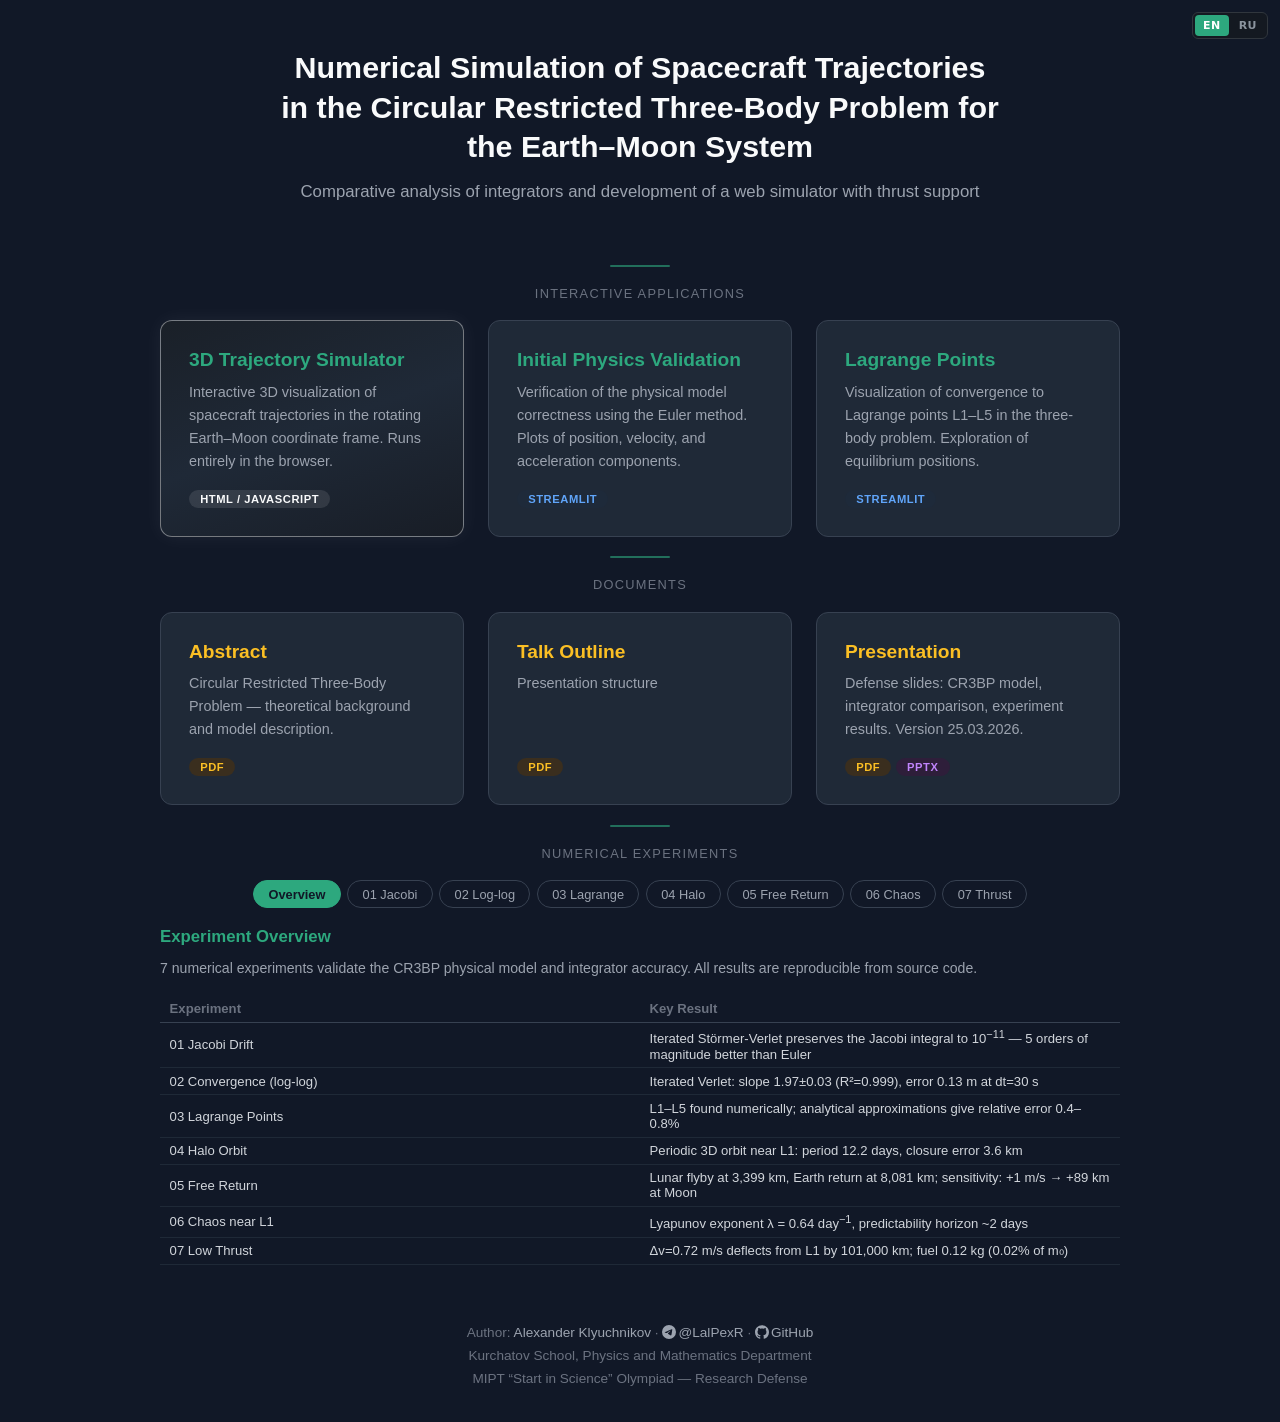
==== commit e9e9653f: "bilingual frontend (en/ru) Add a shared i18n layer across all four public surfaces plus the local si" ====
--- a/index.html
+++ b/index.html
@@ -17,15 +17,15 @@
     </script>
     <noscript><div><img src="https://mc.yandex.ru/watch/108335923" style="position:absolute; left:-9999px;" alt="" /></div></noscript>
     <!-- /Yandex.Metrika counter -->
-    <title>Spacecraft Trajectory Simulation — Three-Body Problem</title>
-    <meta name="description" content="Numerical simulation of spacecraft trajectories in the Circular Restricted Three-Body Problem (CR3BP) for the Earth–Moon system. 3D simulator, Lagrange points, halo orbits, free return trajectories.">
-    <meta name="keywords" content="three-body problem, CR3BP, spacecraft trajectory, Earth-Moon, Lagrange points, halo orbit, free return, numerical simulation, simulator">
+    <title data-i18n="html0.head0.title5">Spacecraft Trajectory Simulation — Three-Body Problem</title>
+    <meta name="description" content="Numerical simulation of spacecraft trajectories in the Circular Restricted Three-Body Problem (CR3BP) for the Earth–Moon system. 3D simulator, Lagrange points, halo orbits, free return trajectories." data-i18n-attr-content="html0.head0.meta6@content">
+    <meta name="keywords" content="three-body problem, CR3BP, spacecraft trajectory, Earth-Moon, Lagrange points, halo orbit, free return, numerical simulation, simulator" data-i18n-attr-content="html0.head0.meta7@content">
     <link rel="canonical" href="https://rocketlauncher.space/">
     <meta property="og:type" content="website">
-    <meta property="og:title" content="Spacecraft Trajectory Simulation — Three-Body Problem">
-    <meta property="og:description" content="3D trajectory simulator for the Earth–Moon system. Integrator comparison, Lagrange points, halo orbits, free return trajectories.">
+    <meta property="og:title" content="Spacecraft Trajectory Simulation — Three-Body Problem" data-i18n-attr-content="html0.head0.meta10@content">
+    <meta property="og:description" content="3D trajectory simulator for the Earth–Moon system. Integrator comparison, Lagrange points, halo orbits, free return trajectories." data-i18n-attr-content="html0.head0.meta11@content">
     <meta property="og:url" content="https://rocketlauncher.space/">
-    <meta property="og:locale" content="en_US">
+    <meta property="og:locale" content="en_US" data-i18n-attr-content="html0.head0.meta13@content">
     <style>
         * { margin: 0; padding: 0; box-sizing: border-box; }
         body {
@@ -257,198 +257,204 @@
             .exp-imgs { grid-template-columns: 1fr; }
         }
     </style>
+    <link rel="alternate" hreflang="en" href="https://rocketlauncher.space/">
+    <link rel="alternate" hreflang="ru" href="https://rocketlauncher.space/?lang=ru">
+    <link rel="alternate" hreflang="x-default" href="https://rocketlauncher.space/">
+    <link rel="stylesheet" href="lib/i18n.css?v=1">
+    <script src="lib/i18n.index.js?v=1"></script>
+    <script src="lib/i18n.js?v=1"></script>
 </head>
 <body>
     <div class="hero">
-        <h1>Numerical Simulation of Spacecraft Trajectories in the Circular Restricted Three-Body Problem for the Earth&ndash;Moon System</h1>
-        <p class="description">Comparative analysis of integrators and development of a web simulator with thrust support</p>
+        <h1 data-i18n="html0.body1.div0.h10">Numerical Simulation of Spacecraft Trajectories in the Circular Restricted Three-Body Problem for the Earth&ndash;Moon System</h1>
+        <p class="description" data-i18n="html0.body1.div0.p1">Comparative analysis of integrators and development of a web simulator with thrust support</p>
     </div>
 
     <div class="divider"></div>
 
-    <p class="cards-heading">Interactive Applications</p>
+    <p class="cards-heading" data-i18n="html0.body1.p2">Interactive Applications</p>
 
     <div class="cards">
         <a href="/simulator" class="card card-hero">
-            <h2>3D Trajectory Simulator</h2>
-            <p>Interactive 3D visualization of spacecraft trajectories in the rotating Earth&ndash;Moon coordinate frame. Runs entirely in the browser.</p>
+            <h2 data-i18n="html0.body1.div3.a0.h20">3D Trajectory Simulator</h2>
+            <p data-i18n="html0.body1.div3.a0.p1">Interactive 3D visualization of spacecraft trajectories in the rotating Earth&ndash;Moon coordinate frame. Runs entirely in the browser.</p>
             <div class="badge-wrap"><span class="badge badge-static">HTML / JavaScript</span></div>
         </a>
 
         <a href="/streamlit/" class="card">
-            <h2>Initial Physics Validation</h2>
-            <p>Verification of the physical model correctness using the Euler method. Plots of position, velocity, and acceleration components.</p>
+            <h2 data-i18n="html0.body1.div3.a1.h20">Initial Physics Validation</h2>
+            <p data-i18n="html0.body1.div3.a1.p1">Verification of the physical model correctness using the Euler method. Plots of position, velocity, and acceleration components.</p>
             <div class="badge-wrap"><span class="badge badge-streamlit">Streamlit</span></div>
         </a>
 
         <a href="/lagrange/" class="card">
-            <h2>Lagrange Points</h2>
-            <p>Visualization of convergence to Lagrange points L1&ndash;L5 in the three-body problem. Exploration of equilibrium positions.</p>
+            <h2 data-i18n="html0.body1.div3.a2.h20">Lagrange Points</h2>
+            <p data-i18n="html0.body1.div3.a2.p1">Visualization of convergence to Lagrange points L1&ndash;L5 in the three-body problem. Exploration of equilibrium positions.</p>
             <div class="badge-wrap"><span class="badge badge-streamlit">Streamlit</span></div>
         </a>
     </div>
 
     <div class="divider"></div>
-    <p class="cards-heading">Documents</p>
+    <p class="cards-heading" data-i18n="html0.body1.p5">Documents</p>
 
     <div class="cards">
         <a href="public/cr3bp_theory.pdf" class="doc-card">
-            <h2>Abstract</h2>
-            <p>Circular Restricted Three-Body Problem &mdash; theoretical background and model description.</p>
+            <h2 data-i18n="html0.body1.div6.a0.h20">Abstract</h2>
+            <p data-i18n="html0.body1.div6.a0.p1">Circular Restricted Three-Body Problem &mdash; theoretical background and model description.</p>
             <div class="badge-wrap"><span class="badge badge-pdf">PDF</span></div>
         </a>
 
         <a href="public/plan_2503.pdf" class="doc-card">
-            <h2>Talk Outline</h2>
-            <p>Presentation structure</p>
+            <h2 data-i18n="html0.body1.div6.a1.h20">Talk Outline</h2>
+            <p data-i18n="html0.body1.div6.a1.p1">Presentation structure</p>
             <div class="badge-wrap"><span class="badge badge-pdf">PDF</span></div>
         </a>
 
         <div class="doc-card">
-            <h2>Presentation</h2>
-            <p>Defense slides: CR3BP model, integrator comparison, experiment results. Version 25.03.2026.</p>
+            <h2 data-i18n="html0.body1.div6.div2.h20">Presentation</h2>
+            <p data-i18n="html0.body1.div6.div2.p1">Defense slides: CR3BP model, integrator comparison, experiment results. Version 25.03.2026.</p>
             <div class="badge-wrap"><a href="public/presentation_2503.pdf" class="badge badge-pdf" style="text-decoration:none;">PDF</a> <a href="public/presentation_2503.pptx" class="badge badge-pptx" style="text-decoration:none;">PPTX</a></div>
         </div>
     </div>
 
     <div class="divider"></div>
-    <p class="cards-heading">Numerical Experiments</p>
+    <p class="cards-heading" data-i18n="html0.body1.p8">Numerical Experiments</p>
 
     <div class="exp-tabs">
-        <button class="exp-tab active" onclick="showExp(0)">Overview</button>
-        <button class="exp-tab" onclick="showExp(1)">01 Jacobi</button>
+        <button class="exp-tab active" onclick="showExp(0)" data-i18n="html0.body1.div9.button0">Overview</button>
+        <button class="exp-tab" onclick="showExp(1)" data-i18n="html0.body1.div9.button1">01 Jacobi</button>
         <button class="exp-tab" onclick="showExp(2)">02 Log-log</button>
-        <button class="exp-tab" onclick="showExp(3)">03 Lagrange</button>
-        <button class="exp-tab" onclick="showExp(4)">04 Halo</button>
-        <button class="exp-tab" onclick="showExp(5)">05 Free Return</button>
-        <button class="exp-tab" onclick="showExp(6)">06 Chaos</button>
-        <button class="exp-tab" onclick="showExp(7)">07 Thrust</button>
+        <button class="exp-tab" onclick="showExp(3)" data-i18n="html0.body1.div9.button3">03 Lagrange</button>
+        <button class="exp-tab" onclick="showExp(4)" data-i18n="html0.body1.div9.button4">04 Halo</button>
+        <button class="exp-tab" onclick="showExp(5)" data-i18n="html0.body1.div9.button5">05 Free Return</button>
+        <button class="exp-tab" onclick="showExp(6)" data-i18n="html0.body1.div9.button6">06 Chaos</button>
+        <button class="exp-tab" onclick="showExp(7)" data-i18n="html0.body1.div9.button7">07 Thrust</button>
     </div>
 
     <div class="exp-panel active" id="expSummary">
-        <h3>Experiment Overview</h3>
-        <p class="exp-note">7 numerical experiments validate the CR3BP physical model and integrator accuracy. All results are reproducible from source code.</p>
-        <table class="exp-table">
-            <tr><th>Experiment</th><th>Key Result</th></tr>
-            <tr><td>01 Jacobi Drift</td><td>Iterated Störmer-Verlet preserves the Jacobi integral to 10<sup>&minus;11</sup> &mdash; 5 orders of magnitude better than Euler</td></tr>
-            <tr><td>02 Convergence (log-log)</td><td>Iterated Verlet: slope 1.97&plusmn;0.03 (R&sup2;=0.999), error 0.13 m at dt=30 s</td></tr>
-            <tr><td>03 Lagrange Points</td><td>L1&ndash;L5 found numerically; analytical approximations give relative error 0.4&ndash;0.8%</td></tr>
-            <tr><td>04 Halo Orbit</td><td>Periodic 3D orbit near L1: period 12.2 days, closure error 3.6 km</td></tr>
-            <tr><td>05 Free Return</td><td>Lunar flyby at 3,399 km, Earth return at 8,081 km; sensitivity: +1 m/s &rarr; +89 km at Moon</td></tr>
-            <tr><td>06 Chaos near L1</td><td>Lyapunov exponent &lambda; = 0.64 day<sup>&minus;1</sup>, predictability horizon ~2 days</td></tr>
-            <tr><td>07 Low Thrust</td><td>&Delta;v=0.72 m/s deflects from L1 by 101,000 km; fuel 0.12 kg (0.02% of m₀)</td></tr>
+        <h3 data-i18n="expSummary.h30">Experiment Overview</h3>
+        <p class="exp-note" data-i18n="expSummary.p1">7 numerical experiments validate the CR3BP physical model and integrator accuracy. All results are reproducible from source code.</p>
+        <table class="exp-table">
+            <tr><th data-i18n="expSummary.table2.tr0.th0">Experiment</th><th data-i18n="expSummary.table2.tr0.th1">Key Result</th></tr>
+            <tr><td data-i18n="expSummary.table2.tr1.td0">01 Jacobi Drift</td><td data-i18n="expSummary.table2.tr1.td1">Iterated Störmer-Verlet preserves the Jacobi integral to 10<sup>&minus;11</sup> &mdash; 5 orders of magnitude better than Euler</td></tr>
+            <tr><td data-i18n="expSummary.table2.tr2.td0">02 Convergence (log-log)</td><td data-i18n="expSummary.table2.tr2.td1">Iterated Verlet: slope 1.97&plusmn;0.03 (R&sup2;=0.999), error 0.13 m at dt=30 s</td></tr>
+            <tr><td data-i18n="expSummary.table2.tr3.td0">03 Lagrange Points</td><td data-i18n="expSummary.table2.tr3.td1">L1&ndash;L5 found numerically; analytical approximations give relative error 0.4&ndash;0.8%</td></tr>
+            <tr><td data-i18n="expSummary.table2.tr4.td0">04 Halo Orbit</td><td data-i18n="expSummary.table2.tr4.td1">Periodic 3D orbit near L1: period 12.2 days, closure error 3.6 km</td></tr>
+            <tr><td data-i18n="expSummary.table2.tr5.td0">05 Free Return</td><td data-i18n="expSummary.table2.tr5.td1">Lunar flyby at 3,399 km, Earth return at 8,081 km; sensitivity: +1 m/s &rarr; +89 km at Moon</td></tr>
+            <tr><td data-i18n="expSummary.table2.tr6.td0">06 Chaos near L1</td><td data-i18n="expSummary.table2.tr6.td1">Lyapunov exponent &lambda; = 0.64 day<sup>&minus;1</sup>, predictability horizon ~2 days</td></tr>
+            <tr><td data-i18n="expSummary.table2.tr7.td0">07 Low Thrust</td><td data-i18n="expSummary.table2.tr7.td1">&Delta;v=0.72 m/s deflects from L1 by 101,000 km; fuel 0.12 kg (0.02% of m₀)</td></tr>
         </table>
     </div>
 
     <div class="exp-panel" id="exp0">
-        <h3>Jacobi Integral Drift</h3>
-        <p class="exp-note">The Jacobi integral C<sub>J</sub> is the only conserved quantity in CR3BP. Its drift is a direct measure of integrator accuracy. 3 integrators &times; 2 step modes are compared across three scenarios.</p>
+        <h3 data-i18n="exp0.h30">Jacobi Integral Drift</h3>
+        <p class="exp-note" data-i18n="exp0.p1">The Jacobi integral C<sub>J</sub> is the only conserved quantity in CR3BP. Its drift is a direct measure of integrator accuracy. 3 integrators &times; 2 step modes are compared across three scenarios.</p>
         <div class="exp-imgs" style="grid-template-columns:1fr">
-            <img src="experiments/01_jacobi_drift/drift_halo.png" alt="Jacobi drift: halo orbit">
-            <img src="experiments/01_jacobi_drift/drift_freereturn.png" alt="Jacobi drift: free return">
-            <img src="experiments/01_jacobi_drift/drift_chaos.png" alt="Jacobi drift: chaos near L1">
-        </div>
-        <table class="exp-table">
-            <tr><th>Configuration</th><th>Halo Orbit</th><th>Free Return</th><th>Chaos L1</th></tr>
-            <tr><td>Euler fixed</td><td>2.22&times;10<sup>&minus;6</sup></td><td>4.84&times;10<sup>&minus;1</sup></td><td>3.12&times;10<sup>&minus;2</sup></td></tr>
-            <tr><td>Euler adaptive</td><td>3.53&times;10<sup>&minus;7</sup></td><td>1.53&times;10<sup>&minus;2</sup></td><td>1.04&times;10<sup>&minus;3</sup></td></tr>
-            <tr><td>Verlet half-step fixed</td><td>1.10&times;10<sup>&minus;6</sup></td><td>1.60&times;10<sup>&minus;2</sup></td><td>2.70&times;10<sup>&minus;4</sup></td></tr>
-            <tr><td>Verlet half-step adaptive</td><td>2.39&times;10<sup>&minus;7</sup></td><td>2.21&times;10<sup>&minus;4</sup></td><td>4.15&times;10<sup>&minus;6</sup></td></tr>
-            <tr><td>Verlet iterated fixed</td><td>3.83&times;10<sup>&minus;11</sup></td><td>1.15&times;10<sup>&minus;2</sup></td><td>3.98&times;10<sup>&minus;4</sup></td></tr>
-            <tr><td>Verlet iterated adaptive</td><td class="val">1.85&times;10<sup>&minus;12</sup></td><td class="val">1.27&times;10<sup>&minus;5</sup></td><td class="val">4.04&times;10<sup>&minus;7</sup></td></tr>
+            <img src="experiments/01_jacobi_drift/drift_halo.png" alt="Jacobi drift: halo orbit" data-i18n-attr-alt="exp0.div2.img0@alt">
+            <img src="experiments/01_jacobi_drift/drift_freereturn.png" alt="Jacobi drift: free return" data-i18n-attr-alt="exp0.div2.img1@alt">
+            <img src="experiments/01_jacobi_drift/drift_chaos.png" alt="Jacobi drift: chaos near L1" data-i18n-attr-alt="exp0.div2.img2@alt">
+        </div>
+        <table class="exp-table">
+            <tr><th data-i18n="exp0.table3.tr0.th0">Configuration</th><th data-i18n="exp0.table3.tr0.th1">Halo Orbit</th><th data-i18n="exp0.table3.tr0.th2">Free Return</th><th data-i18n="exp0.table3.tr0.th3">Chaos L1</th></tr>
+            <tr><td data-i18n="exp0.table3.tr1.td0">Euler fixed</td><td>2.22&times;10<sup>&minus;6</sup></td><td>4.84&times;10<sup>&minus;1</sup></td><td>3.12&times;10<sup>&minus;2</sup></td></tr>
+            <tr><td data-i18n="exp0.table3.tr2.td0">Euler adaptive</td><td>3.53&times;10<sup>&minus;7</sup></td><td>1.53&times;10<sup>&minus;2</sup></td><td>1.04&times;10<sup>&minus;3</sup></td></tr>
+            <tr><td data-i18n="exp0.table3.tr3.td0">Verlet half-step fixed</td><td>1.10&times;10<sup>&minus;6</sup></td><td>1.60&times;10<sup>&minus;2</sup></td><td>2.70&times;10<sup>&minus;4</sup></td></tr>
+            <tr><td data-i18n="exp0.table3.tr4.td0">Verlet half-step adaptive</td><td>2.39&times;10<sup>&minus;7</sup></td><td>2.21&times;10<sup>&minus;4</sup></td><td>4.15&times;10<sup>&minus;6</sup></td></tr>
+            <tr><td data-i18n="exp0.table3.tr5.td0">Verlet iterated fixed</td><td>3.83&times;10<sup>&minus;11</sup></td><td>1.15&times;10<sup>&minus;2</sup></td><td>3.98&times;10<sup>&minus;4</sup></td></tr>
+            <tr><td data-i18n="exp0.table3.tr6.td0">Verlet iterated adaptive</td><td class="val">1.85&times;10<sup>&minus;12</sup></td><td class="val">1.27&times;10<sup>&minus;5</sup></td><td class="val">4.04&times;10<sup>&minus;7</sup></td></tr>
         </table>
     </div>
 
     <div class="exp-panel" id="exp1">
-        <h3>Integrator Convergence (log-log)</h3>
-        <p class="exp-note">Position error relative to scipy RK45 when integrating a halo orbit for 100 h. The half-step Verlet degrades to O(h) due to the Coriolis force; iterated Verlet recovers O(h&sup2;).</p>
+        <h3 data-i18n="exp1.h30">Integrator Convergence (log-log)</h3>
+        <p class="exp-note" data-i18n="exp1.p1">Position error relative to scipy RK45 when integrating a halo orbit for 100 h. The half-step Verlet degrades to O(h) due to the Coriolis force; iterated Verlet recovers O(h&sup2;).</p>
         <div class="exp-imgs">
-            <img src="experiments/02_integrator_comparison/loglog.png" alt="Log-log convergence">
-        </div>
-        <table class="exp-table">
-            <tr><th>Integrator</th><th>Slope</th><th>Error at dt=30 s</th><th>Relative error (d/d<sub>EL</sub>)</th></tr>
-            <tr><td>Euler</td><td>1.00</td><td>8,400 m</td><td>2.2&times;10<sup>&minus;5</sup></td></tr>
-            <tr><td>Verlet half-step</td><td>1.00</td><td>1,900 m</td><td>4.9&times;10<sup>&minus;6</sup></td></tr>
-            <tr><td>Verlet iterated</td><td class="val">1.97</td><td class="val">0.13 m</td><td class="val">3.4&times;10<sup>&minus;10</sup></td></tr>
+            <img src="experiments/02_integrator_comparison/loglog.png" alt="Log-log convergence" data-i18n-attr-alt="exp1.div2.img0@alt">
+        </div>
+        <table class="exp-table">
+            <tr><th data-i18n="exp1.table3.tr0.th0">Integrator</th><th data-i18n="exp1.table3.tr0.th1">Slope</th><th data-i18n="exp1.table3.tr0.th2">Error at dt=30 s</th><th data-i18n="exp1.table3.tr0.th3">Relative error (d/d<sub>EL</sub>)</th></tr>
+            <tr><td data-i18n="exp1.table3.tr1.td0">Euler</td><td>1.00</td><td data-i18n="exp1.table3.tr1.td2">8,400 m</td><td>2.2&times;10<sup>&minus;5</sup></td></tr>
+            <tr><td data-i18n="exp1.table3.tr2.td0">Verlet half-step</td><td>1.00</td><td data-i18n="exp1.table3.tr2.td2">1,900 m</td><td>4.9&times;10<sup>&minus;6</sup></td></tr>
+            <tr><td data-i18n="exp1.table3.tr3.td0">Verlet iterated</td><td class="val">1.97</td><td class="val" data-i18n="exp1.table3.tr3.td2">0.13 m</td><td class="val">3.4&times;10<sup>&minus;10</sup></td></tr>
         </table>
     </div>
 
     <div class="exp-panel" id="exp2">
-        <h3>Lagrange Points L1&ndash;L5</h3>
-        <p class="exp-note">Numerical computation of Lagrange points (bisection / Newton) and comparison with analytical approximations (Hill sphere).</p>
-        <table class="exp-table">
-            <tr><th>Point</th><th>x, km</th><th>y, km</th><th>Error, km</th><th>Relative error</th></tr>
-            <tr><td>L1</td><td>323,696</td><td>0</td><td>2,649</td><td>0.82%</td></tr>
-            <tr><td>L2</td><td>446,531</td><td>0</td><td>1,977</td><td>0.44%</td></tr>
-            <tr><td>L3</td><td>&minus;386,651</td><td>0</td><td>2,779</td><td>0.72%</td></tr>
-            <tr><td>L4</td><td>188,080</td><td>332,920</td><td>2,812</td><td>0.74%</td></tr>
-            <tr><td>L5</td><td>188,080</td><td>&minus;332,920</td><td>2,812</td><td>0.74%</td></tr>
-        </table>
-        <p class="exp-note" style="margin-top:0.8rem">Residual acceleration at found points: &lt; 10<sup>&minus;18</sup> m/s&sup2;.</p>
+        <h3 data-i18n="exp2.h30">Lagrange Points L1&ndash;L5</h3>
+        <p class="exp-note" data-i18n="exp2.p1">Numerical computation of Lagrange points (bisection / Newton) and comparison with analytical approximations (Hill sphere).</p>
+        <table class="exp-table">
+            <tr><th data-i18n="exp2.table2.tr0.th0">Point</th><th data-i18n="exp2.table2.tr0.th1">x, km</th><th data-i18n="exp2.table2.tr0.th2">y, km</th><th data-i18n="exp2.table2.tr0.th3">Error, km</th><th data-i18n="exp2.table2.tr0.th4">Relative error</th></tr>
+            <tr><td>L1</td><td data-i18n="exp2.table2.tr1.td1">323,696</td><td>0</td><td data-i18n="exp2.table2.tr1.td3">2,649</td><td>0.82%</td></tr>
+            <tr><td>L2</td><td data-i18n="exp2.table2.tr2.td1">446,531</td><td>0</td><td data-i18n="exp2.table2.tr2.td3">1,977</td><td>0.44%</td></tr>
+            <tr><td>L3</td><td data-i18n="exp2.table2.tr3.td1">&minus;386,651</td><td>0</td><td data-i18n="exp2.table2.tr3.td3">2,779</td><td>0.72%</td></tr>
+            <tr><td>L4</td><td data-i18n="exp2.table2.tr4.td1">188,080</td><td data-i18n="exp2.table2.tr4.td2">332,920</td><td data-i18n="exp2.table2.tr4.td3">2,812</td><td>0.74%</td></tr>
+            <tr><td>L5</td><td data-i18n="exp2.table2.tr5.td1">188,080</td><td data-i18n="exp2.table2.tr5.td2">&minus;332,920</td><td data-i18n="exp2.table2.tr5.td3">2,812</td><td>0.74%</td></tr>
+        </table>
+        <p class="exp-note" style="margin-top:0.8rem" data-i18n="exp2.p3">Residual acceleration at found points: &lt; 10<sup>&minus;18</sup> m/s&sup2;.</p>
     </div>
 
     <div class="exp-panel" id="exp3">
-        <h3>Halo Orbit near L1</h3>
-        <p class="exp-note">Periodic 3D orbit: Richardson initial approximation (3rd order) + differential correction (shooting method).</p>
+        <h3 data-i18n="exp3.h30">Halo Orbit near L1</h3>
+        <p class="exp-note" data-i18n="exp3.p1">Periodic 3D orbit: Richardson initial approximation (3rd order) + differential correction (shooting method).</p>
         <div class="exp-imgs">
-            <img src="experiments/04_halo_orbit/halo_3d.png" alt="3D halo orbit">
-        </div>
-        <table class="exp-table">
-            <tr><th>Parameter</th><th>Value</th></tr>
-            <tr><td>Amplitude Az</td><td>15,000 km</td></tr>
-            <tr><td>Period</td><td>293.4 h (12.2 days)</td></tr>
-            <tr><td>Closure error</td><td>3.6 km</td></tr>
-            <tr><td>Jacobi drift</td><td>3.8 &times; 10<sup>&minus;11</sup></td></tr>
+            <img src="experiments/04_halo_orbit/halo_3d.png" alt="3D halo orbit" data-i18n-attr-alt="exp3.div2.img0@alt">
+        </div>
+        <table class="exp-table">
+            <tr><th data-i18n="exp3.table3.tr0.th0">Parameter</th><th data-i18n="exp3.table3.tr0.th1">Value</th></tr>
+            <tr><td data-i18n="exp3.table3.tr1.td0">Amplitude Az</td><td data-i18n="exp3.table3.tr1.td1">15,000 km</td></tr>
+            <tr><td data-i18n="exp3.table3.tr2.td0">Period</td><td data-i18n="exp3.table3.tr2.td1">293.4 h (12.2 days)</td></tr>
+            <tr><td data-i18n="exp3.table3.tr3.td0">Closure error</td><td data-i18n="exp3.table3.tr3.td1">3.6 km</td></tr>
+            <tr><td data-i18n="exp3.table3.tr4.td0">Jacobi drift</td><td>3.8 &times; 10<sup>&minus;11</sup></td></tr>
         </table>
     </div>
 
     <div class="exp-panel" id="exp4">
-        <h3>Free Return Trajectory</h3>
-        <p class="exp-note">Apollo-13 type ballistic trajectory: launch from LEO, lunar flyby, Earth return with no engine use.</p>
+        <h3 data-i18n="exp4.h30">Free Return Trajectory</h3>
+        <p class="exp-note" data-i18n="exp4.p1">Apollo-13 type ballistic trajectory: launch from LEO, lunar flyby, Earth return with no engine use.</p>
         <div class="exp-imgs" style="grid-template-columns:1fr">
-            <img src="experiments/05_free_return/free_return_trajectory.png" alt="Free return trajectory">
-            <img src="experiments/05_free_return/sensitivity.png" alt="Sensitivity">
-        </div>
-        <table class="exp-table">
-            <tr><th>Parameter</th><th>Value</th></tr>
-            <tr><td>Launch angle</td><td>226.5&deg;</td></tr>
-            <tr><td>TLI velocity (trans-lunar injection)</td><td>10,779 m/s</td></tr>
-            <tr><td>Lunar flyby</td><td>3,399 km (t = 63.6 h)</td></tr>
-            <tr><td>Earth return</td><td>8,081 km (t = 168.1 h)</td></tr>
-            <tr><td>Sensitivity: +1 m/s &rarr; &Delta;r Moon</td><td>&asymp; 89 km</td></tr>
-            <tr><td>Sensitivity: +1 m/s &rarr; &Delta;r Earth</td><td>&asymp; 242 km</td></tr>
+            <img src="experiments/05_free_return/free_return_trajectory.png" alt="Free return trajectory" data-i18n-attr-alt="exp4.div2.img0@alt">
+            <img src="experiments/05_free_return/sensitivity.png" alt="Sensitivity" data-i18n-attr-alt="exp4.div2.img1@alt">
+        </div>
+        <table class="exp-table">
+            <tr><th data-i18n="exp4.table3.tr0.th0">Parameter</th><th data-i18n="exp4.table3.tr0.th1">Value</th></tr>
+            <tr><td data-i18n="exp4.table3.tr1.td0">Launch angle</td><td>226.5&deg;</td></tr>
+            <tr><td data-i18n="exp4.table3.tr2.td0">TLI velocity (trans-lunar injection)</td><td data-i18n="exp4.table3.tr2.td1">10,779 m/s</td></tr>
+            <tr><td data-i18n="exp4.table3.tr3.td0">Lunar flyby</td><td data-i18n="exp4.table3.tr3.td1">3,399 km (t = 63.6 h)</td></tr>
+            <tr><td data-i18n="exp4.table3.tr4.td0">Earth return</td><td data-i18n="exp4.table3.tr4.td1">8,081 km (t = 168.1 h)</td></tr>
+            <tr><td data-i18n="exp4.table3.tr5.td0">Sensitivity: +1 m/s &rarr; &Delta;r Moon</td><td data-i18n="exp4.table3.tr5.td1">&asymp; 89 km</td></tr>
+            <tr><td data-i18n="exp4.table3.tr6.td0">Sensitivity: +1 m/s &rarr; &Delta;r Earth</td><td data-i18n="exp4.table3.tr6.td1">&asymp; 242 km</td></tr>
         </table>
     </div>
 
     <div class="exp-panel" id="exp5">
-        <h3>Chaotic Sensitivity near L1</h3>
-        <p class="exp-note">16 trajectories launch from L1 with the same speed of 10 m/s but in different directions. Same speed &mdash; qualitatively different fates.</p>
+        <h3 data-i18n="exp5.h30">Chaotic Sensitivity near L1</h3>
+        <p class="exp-note" data-i18n="exp5.p1">16 trajectories launch from L1 with the same speed of 10 m/s but in different directions. Same speed &mdash; qualitatively different fates.</p>
         <div class="exp-imgs" style="grid-template-columns:1fr">
-            <img src="experiments/06_chaos_sensitivity/chaos_fan.png" alt="Trajectory fan">
-            <img src="experiments/06_chaos_sensitivity/divergence.png" alt="Divergence">
-        </div>
-        <table class="exp-table">
-            <tr><th>Parameter</th><th>Value</th></tr>
-            <tr><td>Lyapunov exponent &lambda;</td><td>0.64 &plusmn; 0.16 day<sup>&minus;1</sup></td></tr>
-            <tr><td>Lyapunov time &tau; = 1/&lambda;</td><td>1.6 days</td></tr>
-            <tr><td>Predictability horizon</td><td>~2 days</td></tr>
-        </table>
-        <p class="exp-note" style="margin-top:0.8rem">Trajectory divergence is exponential (dashed line on the plot &mdash; e<sup>&lambda;t</sup> fit). Some trajectories escape toward the Moon (~380,000 km), others loop around the Earth (~80&ndash;120,000 km).</p>
+            <img src="experiments/06_chaos_sensitivity/chaos_fan.png" alt="Trajectory fan" data-i18n-attr-alt="exp5.div2.img0@alt">
+            <img src="experiments/06_chaos_sensitivity/divergence.png" alt="Divergence" data-i18n-attr-alt="exp5.div2.img1@alt">
+        </div>
+        <table class="exp-table">
+            <tr><th data-i18n="exp5.table3.tr0.th0">Parameter</th><th data-i18n="exp5.table3.tr0.th1">Value</th></tr>
+            <tr><td data-i18n="exp5.table3.tr1.td0">Lyapunov exponent &lambda;</td><td data-i18n="exp5.table3.tr1.td1">0.64 &plusmn; 0.16 day<sup>&minus;1</sup></td></tr>
+            <tr><td data-i18n="exp5.table3.tr2.td0">Lyapunov time &tau; = 1/&lambda;</td><td data-i18n="exp5.table3.tr2.td1">1.6 days</td></tr>
+            <tr><td data-i18n="exp5.table3.tr3.td0">Predictability horizon</td><td data-i18n="exp5.table3.tr3.td1">~2 days</td></tr>
+        </table>
+        <p class="exp-note" style="margin-top:0.8rem" data-i18n="exp5.p4">Trajectory divergence is exponential (dashed line on the plot &mdash; e<sup>&lambda;t</sup> fit). Some trajectories escape toward the Moon (~380,000 km), others loop around the Earth (~80&ndash;120,000 km).</p>
     </div>
 
     <div class="exp-panel" id="exp6">
-        <h3>Low-Thrust Trajectory Effects</h3>
-        <p class="exp-note">Even a small thrust (&lt;1% of initial velocity) radically changes the trajectory in CR3BP.</p>
+        <h3 data-i18n="exp6.h30">Low-Thrust Trajectory Effects</h3>
+        <p class="exp-note" data-i18n="exp6.p1">Even a small thrust (&lt;1% of initial velocity) radically changes the trajectory in CR3BP.</p>
         <div class="exp-imgs">
-            <img src="experiments/07_thrust_maneuver/thrust_comparison.png" alt="Trajectory comparison">
-        </div>
-        <table class="exp-table">
-            <tr><th>Scenario</th><th>&Delta;v</th><th>Fuel (chem.)</th><th>Result</th></tr>
-            <tr><td>Earth &rarr; Moon (5 N, 3 h)</td><td>108 m/s</td><td>18 kg (3.6%)</td><td>Lunar flyby: 2,494 km</td></tr>
-            <tr><td>Escape from L1 (0.05 N, 2 h)</td><td>0.72 m/s</td><td>0.12 kg (0.02%)</td><td>Departure: 101,000 km</td></tr>
-            <tr><td colspan="4" style="color:#6b7280; font-style:italic">For reference: ideal Hohmann transfer LEO &rarr; Moon requires &Delta;v &asymp; 3,134 m/s (fuel 328 kg out of 500 kg)</td></tr>
-        </table>
-        <p class="exp-note" style="margin-top:0.8rem">Fuel consumption via Tsiolkovsky equation (I<sub>sp</sub>=300 s, m<sub>0</sub>=500 kg). Low thrust is a correction maneuver, not a replacement for an impulsive transfer.</p>
+            <img src="experiments/07_thrust_maneuver/thrust_comparison.png" alt="Trajectory comparison" data-i18n-attr-alt="exp6.div2.img0@alt">
+        </div>
+        <table class="exp-table">
+            <tr><th data-i18n="exp6.table3.tr0.th0">Scenario</th><th>&Delta;v</th><th data-i18n="exp6.table3.tr0.th2">Fuel (chem.)</th><th data-i18n="exp6.table3.tr0.th3">Result</th></tr>
+            <tr><td data-i18n="exp6.table3.tr1.td0">Earth &rarr; Moon (5 N, 3 h)</td><td data-i18n="exp6.table3.tr1.td1">108 m/s</td><td data-i18n="exp6.table3.tr1.td2">18 kg (3.6%)</td><td data-i18n="exp6.table3.tr1.td3">Lunar flyby: 2,494 km</td></tr>
+            <tr><td data-i18n="exp6.table3.tr2.td0">Escape from L1 (0.05 N, 2 h)</td><td data-i18n="exp6.table3.tr2.td1">0.72 m/s</td><td data-i18n="exp6.table3.tr2.td2">0.12 kg (0.02%)</td><td data-i18n="exp6.table3.tr2.td3">Departure: 101,000 km</td></tr>
+            <tr><td colspan="4" style="color:#6b7280; font-style:italic" data-i18n="exp6.table3.tr3.td0">For reference: ideal Hohmann transfer LEO &rarr; Moon requires &Delta;v &asymp; 3,134 m/s (fuel 328 kg out of 500 kg)</td></tr>
+        </table>
+        <p class="exp-note" style="margin-top:0.8rem" data-i18n="exp6.p4">Fuel consumption via Tsiolkovsky equation (I<sub>sp</sub>=300 s, m<sub>0</sub>=500 kg). Low thrust is a correction maneuver, not a replacement for an impulsive transfer.</p>
     </div>
 
     <script>
@@ -459,9 +465,9 @@
     </script>
 
     <footer>
-        <div>Author: <span class="value">Alexander Klyuchnikov</span> &middot; <a href="https://t.me/LalPexR" style="color:#9ca3af; text-decoration:none;"><svg style="width:14px;height:14px;vertical-align:-2px;margin-right:2px;" viewBox="0 0 24 24" fill="#9ca3af"><path d="M11.944 0A12 12 0 0 0 0 12a12 12 0 0 0 12 12 12 12 0 0 0 12-12A12 12 0 0 0 12 0a12 12 0 0 0-.056 0zm4.962 7.224c.1-.002.321.023.465.14a.506.506 0 0 1 .171.325c.016.093.036.306.02.472-.18 1.898-.962 6.502-1.36 8.627-.168.9-.499 1.201-.82 1.23-.696.065-1.225-.46-1.9-.902-1.056-.693-1.653-1.124-2.678-1.8-1.185-.78-.417-1.21.258-1.91.177-.184 3.247-2.977 3.307-3.23.007-.032.014-.15-.056-.212s-.174-.041-.249-.024c-.106.024-1.793 1.14-5.061 3.345-.479.33-.913.49-1.302.48-.428-.008-1.252-.241-1.865-.44-.752-.245-1.349-.374-1.297-.789.027-.216.325-.437.893-.663 3.498-1.524 5.83-2.529 6.998-3.014 3.332-1.386 4.025-1.627 4.476-1.635z"/></svg>@LalPexR</a> &middot; <a href="https://github.com/AlexKlyu/cr3bp" style="color:#9ca3af; text-decoration:none;"><svg style="width:14px;height:14px;vertical-align:-2px;margin-right:2px;" viewBox="0 0 24 24" fill="#9ca3af"><path d="M12 .297c-6.63 0-12 5.373-12 12 0 5.303 3.438 9.8 8.205 11.385.6.113.82-.258.82-.577 0-.285-.01-1.04-.015-2.04-3.338.724-4.042-1.61-4.042-1.61C4.422 18.07 3.633 17.7 3.633 17.7c-1.087-.744.084-.729.084-.729 1.205.084 1.838 1.236 1.838 1.236 1.07 1.835 2.809 1.305 3.495.998.108-.776.417-1.305.76-1.605-2.665-.3-5.466-1.332-5.466-5.93 0-1.31.465-2.38 1.235-3.22-.135-.303-.54-1.523.105-3.176 0 0 1.005-.322 3.3 1.23.96-.267 1.98-.399 3-.405 1.02.006 2.04.138 3 .405 2.28-1.552 3.285-1.23 3.285-1.23.645 1.653.24 2.873.12 3.176.765.84 1.23 1.91 1.23 3.22 0 4.61-2.805 5.625-5.475 5.92.42.36.81 1.096.81 2.22 0 1.606-.015 2.896-.015 3.286 0 .315.21.69.825.57C20.565 22.092 24 17.592 24 12.297c0-6.627-5.373-12-12-12"/></svg>GitHub</a></div>
-        <div>Kurchatov School, Physics and Mathematics Department</div>
-        <div>MIPT &ldquo;Start in Science&rdquo; Olympiad &mdash; Research Defense</div>
+        <div><span data-i18n="html0.body1.footer19.div0.span0">Author:</span> <span class="value" data-i18n="html0.body1.footer19.div0.span1">Alexander Klyuchnikov</span> &middot; <a href="https://t.me/LalPexR" style="color:#9ca3af; text-decoration:none;"><svg style="width:14px;height:14px;vertical-align:-2px;margin-right:2px;" viewBox="0 0 24 24" fill="#9ca3af"><path d="M11.944 0A12 12 0 0 0 0 12a12 12 0 0 0 12 12 12 12 0 0 0 12-12A12 12 0 0 0 12 0a12 12 0 0 0-.056 0zm4.962 7.224c.1-.002.321.023.465.14a.506.506 0 0 1 .171.325c.016.093.036.306.02.472-.18 1.898-.962 6.502-1.36 8.627-.168.9-.499 1.201-.82 1.23-.696.065-1.225-.46-1.9-.902-1.056-.693-1.653-1.124-2.678-1.8-1.185-.78-.417-1.21.258-1.91.177-.184 3.247-2.977 3.307-3.23.007-.032.014-.15-.056-.212s-.174-.041-.249-.024c-.106.024-1.793 1.14-5.061 3.345-.479.33-.913.49-1.302.48-.428-.008-1.252-.241-1.865-.44-.752-.245-1.349-.374-1.297-.789.027-.216.325-.437.893-.663 3.498-1.524 5.83-2.529 6.998-3.014 3.332-1.386 4.025-1.627 4.476-1.635z"/></svg>@LalPexR</a> &middot; <a href="https://github.com/AlexKlyu/cr3bp" style="color:#9ca3af; text-decoration:none;"><svg style="width:14px;height:14px;vertical-align:-2px;margin-right:2px;" viewBox="0 0 24 24" fill="#9ca3af"><path d="M12 .297c-6.63 0-12 5.373-12 12 0 5.303 3.438 9.8 8.205 11.385.6.113.82-.258.82-.577 0-.285-.01-1.04-.015-2.04-3.338.724-4.042-1.61-4.042-1.61C4.422 18.07 3.633 17.7 3.633 17.7c-1.087-.744.084-.729.084-.729 1.205.084 1.838 1.236 1.838 1.236 1.07 1.835 2.809 1.305 3.495.998.108-.776.417-1.305.76-1.605-2.665-.3-5.466-1.332-5.466-5.93 0-1.31.465-2.38 1.235-3.22-.135-.303-.54-1.523.105-3.176 0 0 1.005-.322 3.3 1.23.96-.267 1.98-.399 3-.405 1.02.006 2.04.138 3 .405 2.28-1.552 3.285-1.23 3.285-1.23.645 1.653.24 2.873.12 3.176.765.84 1.23 1.91 1.23 3.22 0 4.61-2.805 5.625-5.475 5.92.42.36.81 1.096.81 2.22 0 1.606-.015 2.896-.015 3.286 0 .315.21.69.825.57C20.565 22.092 24 17.592 24 12.297c0-6.627-5.373-12-12-12"/></svg>GitHub</a></div>
+        <div data-i18n="html0.body1.footer19.div1">Kurchatov School, Physics and Mathematics Department</div>
+        <div data-i18n="html0.body1.footer19.div2">MIPT &ldquo;Start in Science&rdquo; Olympiad &mdash; Research Defense</div>
     </footer>
 </body>
 </html>
--- a/lib/i18n.css
+++ b/lib/i18n.css
@@ -0,0 +1,33 @@
+/* EN / RU switcher. Dark-surface styling to match both pages. */
+#langSwitch {
+    position: fixed;
+    top: 12px;
+    right: 12px;
+    z-index: 9999;
+    display: flex;
+    gap: 2px;
+    padding: 2px;
+    background: rgba(22, 27, 34, 0.85);
+    border: 1px solid #30363d;
+    border-radius: 6px;
+    backdrop-filter: blur(6px);
+}
+#langSwitch .lang-btn {
+    appearance: none;
+    border: 0;
+    background: transparent;
+    color: #8b949e;
+    font: 600 11px/1 system-ui, -apple-system, "Segoe UI", sans-serif;
+    letter-spacing: 0.04em;
+    padding: 5px 8px;
+    border-radius: 4px;
+    cursor: pointer;
+    transition: color 0.15s, background 0.15s;
+}
+#langSwitch .lang-btn:hover { color: #c9d1d9; }
+#langSwitch .lang-btn.active { background: #2da87e; color: #fff; }
+#langSwitch .lang-btn:focus-visible { outline: 2px solid #2da87e; outline-offset: 1px; }
+@media (max-width: 480px) {
+    #langSwitch { top: 8px; right: 8px; }
+    #langSwitch .lang-btn { padding: 4px 7px; font-size: 10px; }
+}
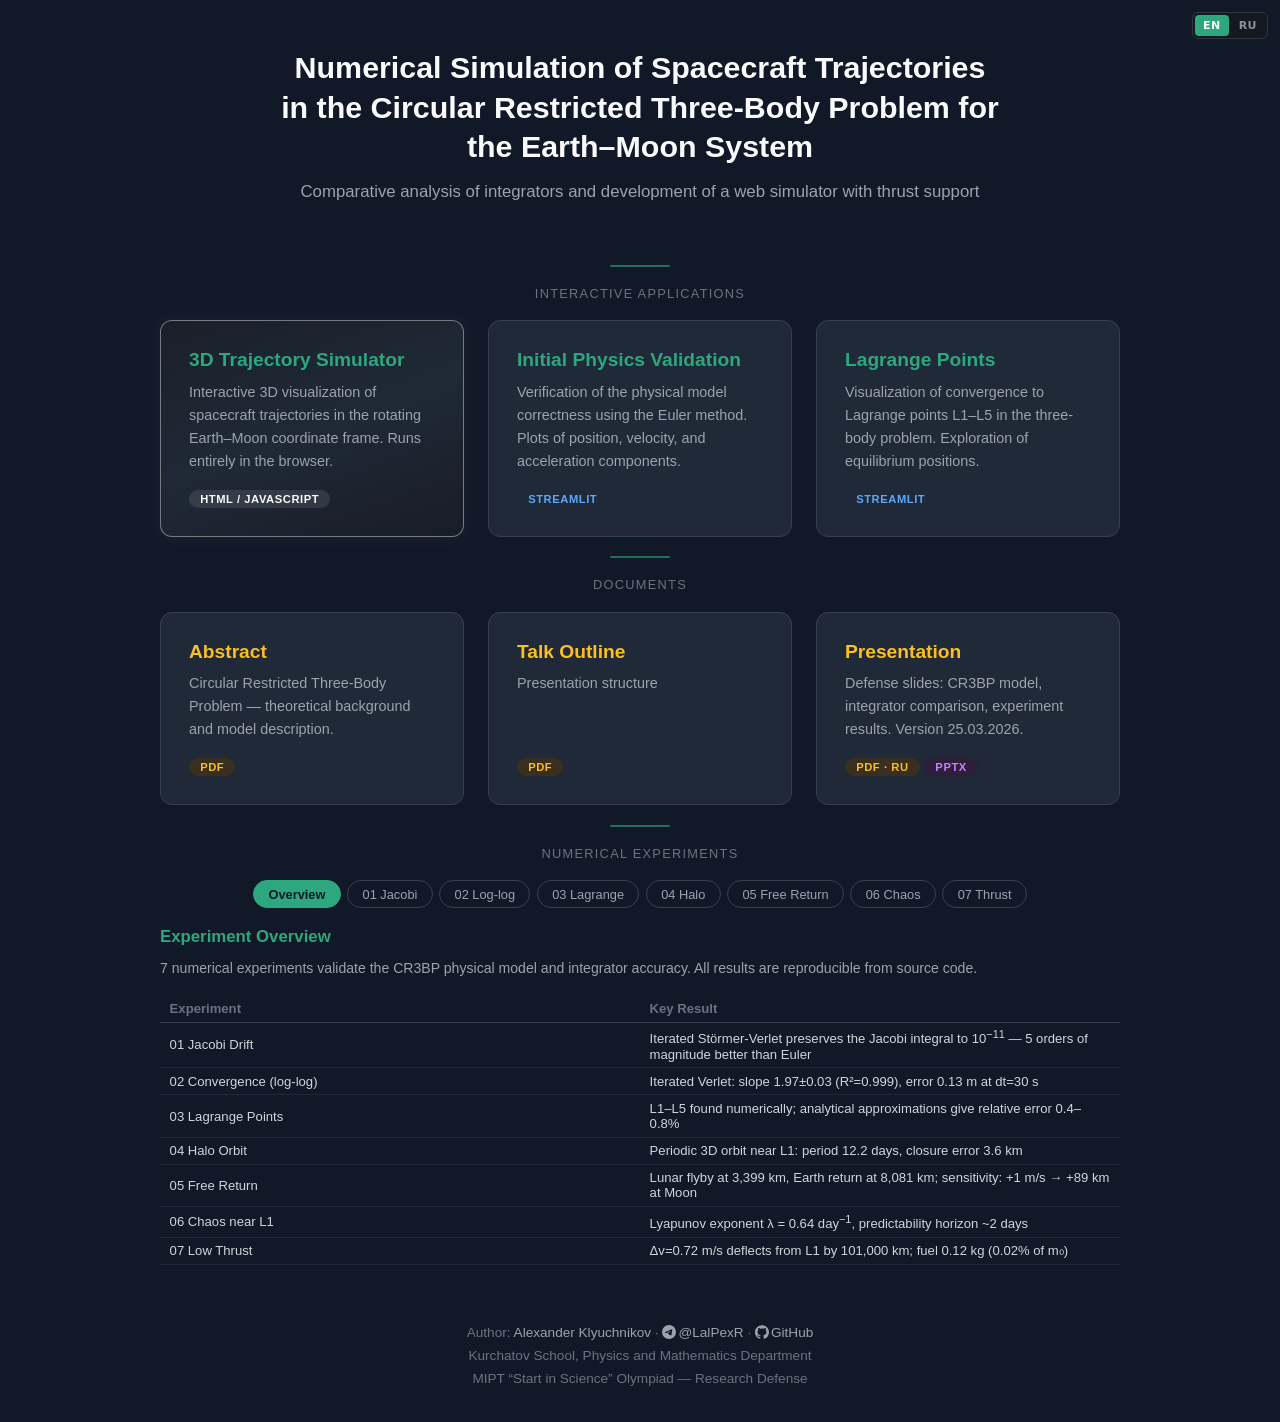
==== commit ae0b57e1: "english versions of the three public documents The Documents section was the one place the bilingual" ====
--- a/index.html
+++ b/index.html
@@ -260,9 +260,14 @@
     <link rel="alternate" hreflang="en" href="https://rocketlauncher.space/">
     <link rel="alternate" hreflang="ru" href="https://rocketlauncher.space/?lang=ru">
     <link rel="alternate" hreflang="x-default" href="https://rocketlauncher.space/">
-    <link rel="stylesheet" href="lib/i18n.css?v=1">
-    <script src="lib/i18n.index.js?v=1"></script>
-    <script src="lib/i18n.js?v=1"></script>
+    <!-- Avoid a flash of the source language: hide content until the i18n pass
+         has run. The class is only added by script, so a no-JS visitor still
+         sees the page, and the timeout keeps it visible if i18n fails to load. -->
+    <style>html.i18n-pending{background:#111827}html.i18n-pending body{visibility:hidden}</style>
+    <script>(function(d){d.documentElement.className+=' i18n-pending';setTimeout(function(){d.documentElement.classList.remove('i18n-pending');},2000);})(document);</script>
+    <link rel="stylesheet" href="lib/i18n.css?v=4">
+    <script src="lib/i18n.index.js?v=4"></script>
+    <script src="lib/i18n.js?v=4"></script>
 </head>
 <body>
     <div class="hero">
@@ -298,13 +303,13 @@
     <p class="cards-heading" data-i18n="html0.body1.p5">Documents</p>
 
     <div class="cards">
-        <a href="public/cr3bp_theory.pdf" class="doc-card">
+        <a href="public/cr3bp_theory.pdf" class="doc-card" data-i18n-attr-href="doc.abstract_href">
             <h2 data-i18n="html0.body1.div6.a0.h20">Abstract</h2>
             <p data-i18n="html0.body1.div6.a0.p1">Circular Restricted Three-Body Problem &mdash; theoretical background and model description.</p>
             <div class="badge-wrap"><span class="badge badge-pdf">PDF</span></div>
         </a>
 
-        <a href="public/plan_2503.pdf" class="doc-card">
+        <a href="public/plan_2503.pdf" class="doc-card" data-i18n-attr-href="doc.outline_href">
             <h2 data-i18n="html0.body1.div6.a1.h20">Talk Outline</h2>
             <p data-i18n="html0.body1.div6.a1.p1">Presentation structure</p>
             <div class="badge-wrap"><span class="badge badge-pdf">PDF</span></div>
@@ -313,7 +318,7 @@
         <div class="doc-card">
             <h2 data-i18n="html0.body1.div6.div2.h20">Presentation</h2>
             <p data-i18n="html0.body1.div6.div2.p1">Defense slides: CR3BP model, integrator comparison, experiment results. Version 25.03.2026.</p>
-            <div class="badge-wrap"><a href="public/presentation_2503.pdf" class="badge badge-pdf" style="text-decoration:none;">PDF</a> <a href="public/presentation_2503.pptx" class="badge badge-pptx" style="text-decoration:none;">PPTX</a></div>
+            <div class="badge-wrap"><a href="public/presentation_2503.pdf" class="badge badge-pdf" style="text-decoration:none;" data-i18n="doc.deck_pdf_badge">PDF</a> <a href="public/presentation_2503.pptx" class="badge badge-pptx" style="text-decoration:none;" data-i18n-attr-href="doc.deck_href">PPTX</a></div>
         </div>
     </div>
 
--- a/lib/i18n.css
+++ b/lib/i18n.css
@@ -31,3 +31,22 @@
     #langSwitch { top: 8px; right: 8px; }
     #langSwitch .lang-btn { padding: 4px 7px; font-size: 10px; }
 }
+
+/* Inline placement: when a page provides its own #langSwitch container
+   (e.g. inside the simulator's control panel) the switcher sits in the
+   normal flow instead of floating over the page. */
+#langSwitch.lang-inline {
+    position: static;
+    background: transparent;
+    border: 0;
+    padding: 0;
+    backdrop-filter: none;
+}
+.panel-topbar {
+    display: flex;
+    align-items: center;
+    justify-content: space-between;
+    gap: 8px;
+    margin-bottom: 4px;
+}
+.panel-topbar h2 { margin: 0; }
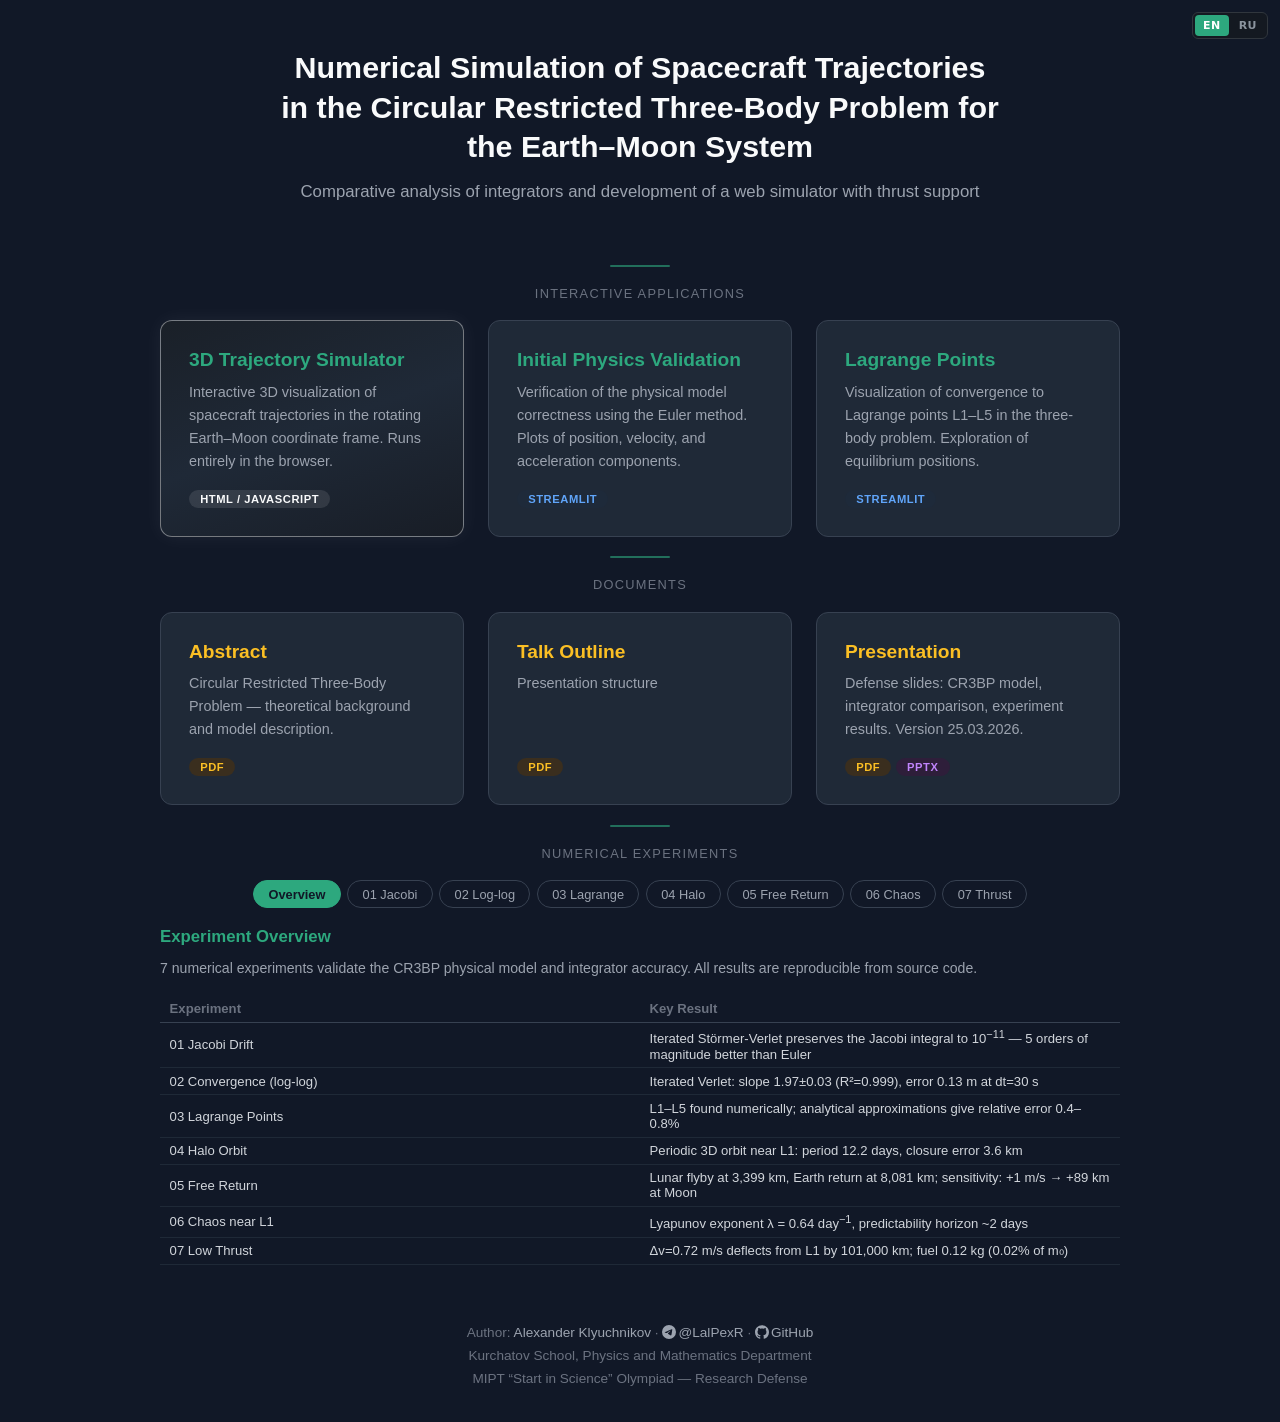
==== commit 732a0bec: "english PDF export of the presentation Completes the document translation: the English deck now has " ====
--- a/index.html
+++ b/index.html
@@ -265,9 +265,9 @@
          sees the page, and the timeout keeps it visible if i18n fails to load. -->
     <style>html.i18n-pending{background:#111827}html.i18n-pending body{visibility:hidden}</style>
     <script>(function(d){d.documentElement.className+=' i18n-pending';setTimeout(function(){d.documentElement.classList.remove('i18n-pending');},2000);})(document);</script>
-    <link rel="stylesheet" href="lib/i18n.css?v=4">
-    <script src="lib/i18n.index.js?v=4"></script>
-    <script src="lib/i18n.js?v=4"></script>
+    <link rel="stylesheet" href="lib/i18n.css?v=5">
+    <script src="lib/i18n.index.js?v=5"></script>
+    <script src="lib/i18n.js?v=5"></script>
 </head>
 <body>
     <div class="hero">
@@ -318,7 +318,7 @@
         <div class="doc-card">
             <h2 data-i18n="html0.body1.div6.div2.h20">Presentation</h2>
             <p data-i18n="html0.body1.div6.div2.p1">Defense slides: CR3BP model, integrator comparison, experiment results. Version 25.03.2026.</p>
-            <div class="badge-wrap"><a href="public/presentation_2503.pdf" class="badge badge-pdf" style="text-decoration:none;" data-i18n="doc.deck_pdf_badge">PDF</a> <a href="public/presentation_2503.pptx" class="badge badge-pptx" style="text-decoration:none;" data-i18n-attr-href="doc.deck_href">PPTX</a></div>
+            <div class="badge-wrap"><a href="public/presentation_2503.pdf" class="badge badge-pdf" style="text-decoration:none;" data-i18n-attr-href="doc.deck_pdf_href">PDF</a> <a href="public/presentation_2503.pptx" class="badge badge-pptx" style="text-decoration:none;" data-i18n-attr-href="doc.deck_href">PPTX</a></div>
         </div>
     </div>
 
